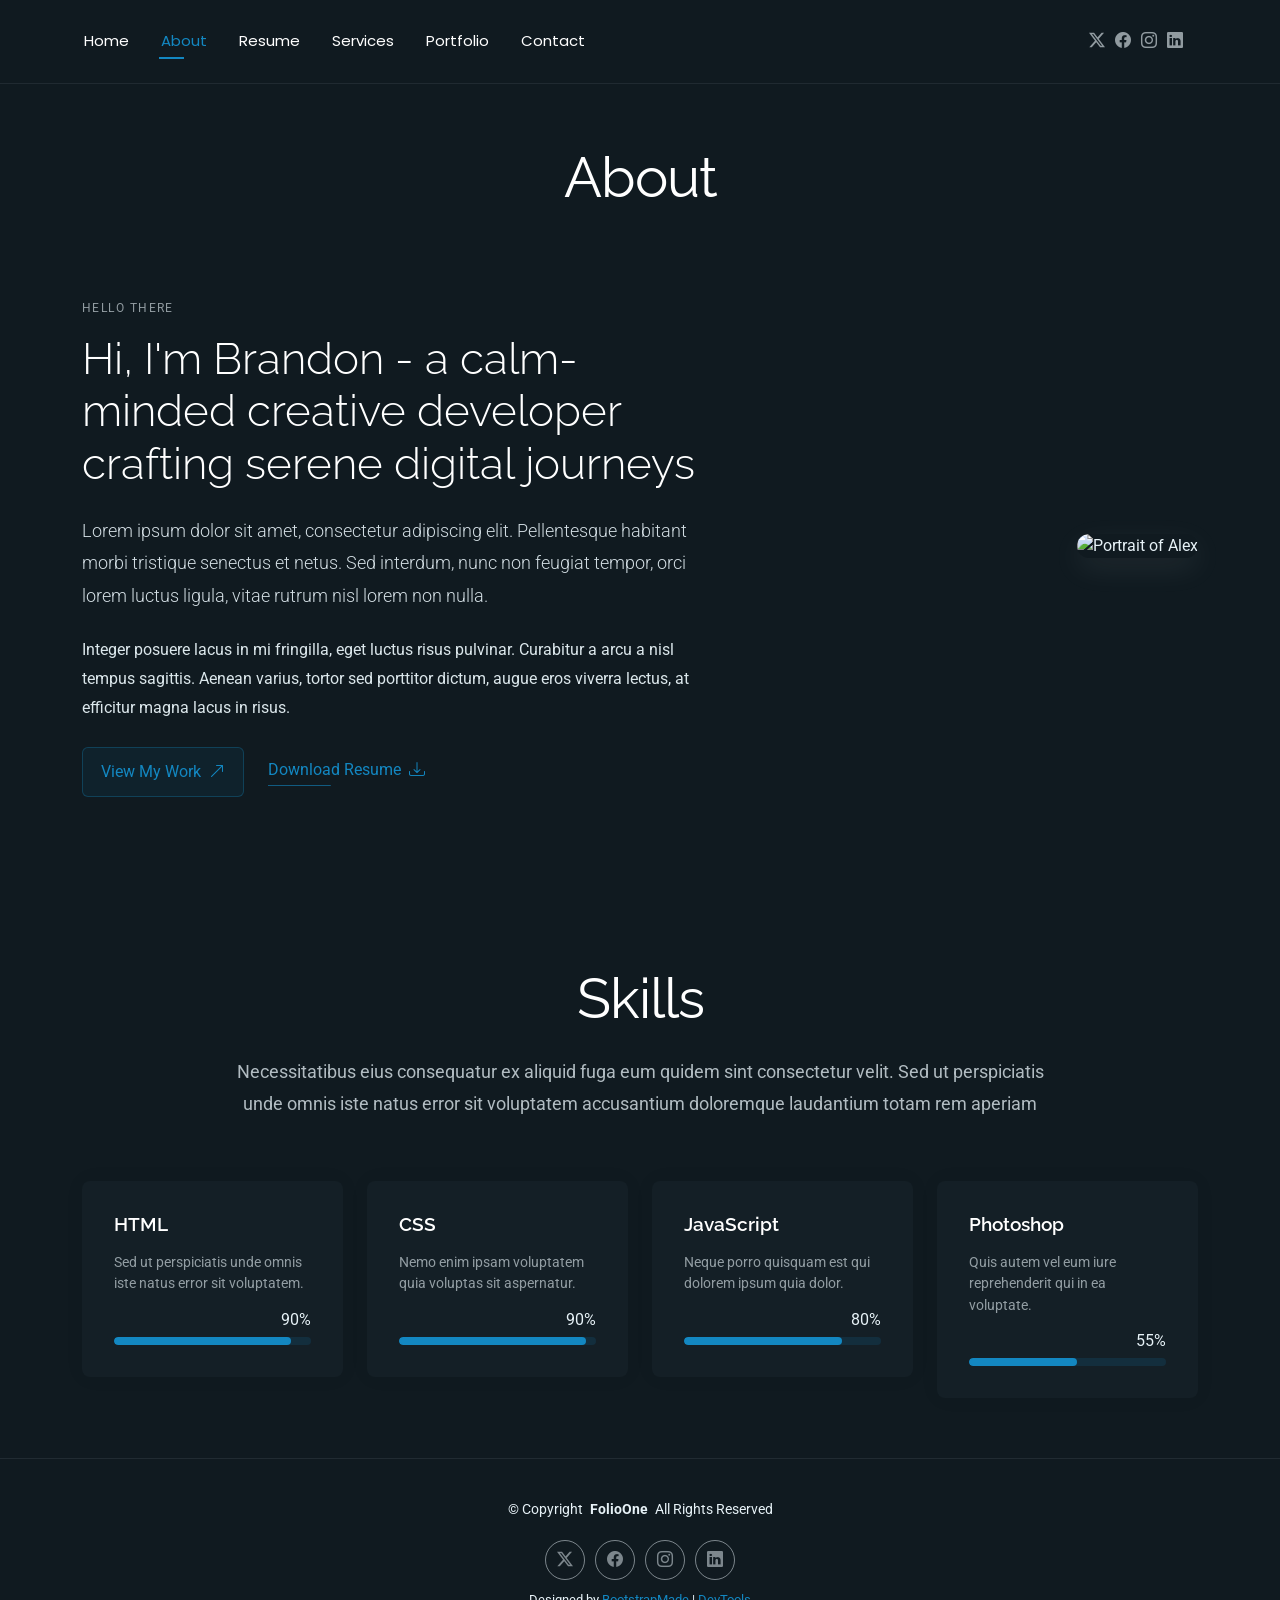
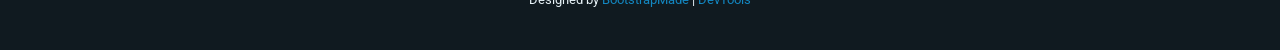
==== about.html @ 0d21492f "Sablono failai" ====
<!DOCTYPE html>
<html lang="en">

<head>
  <meta charset="utf-8">
  <meta content="width=device-width, initial-scale=1.0" name="viewport">
  <title>About - FolioOne Bootstrap Template</title>
  <meta name="description" content="">
  <meta name="keywords" content="">

  <!-- Favicons -->
  <link href="assets/img/favicon.png" rel="icon">
  <link href="assets/img/apple-touch-icon.png" rel="apple-touch-icon">

  <!-- Fonts -->
  <link href="https://fonts.googleapis.com" rel="preconnect">
  <link href="https://fonts.gstatic.com" rel="preconnect" crossorigin>
  <link href="https://fonts.googleapis.com/css2?family=Roboto:ital,wght@0,100;0,300;0,400;0,500;0,700;0,900;1,100;1,300;1,400;1,500;1,700;1,900&family=Poppins:ital,wght@0,100;0,200;0,300;0,400;0,500;0,600;0,700;0,800;0,900;1,100;1,200;1,300;1,400;1,500;1,600;1,700;1,800;1,900&family=Raleway:ital,wght@0,100;0,200;0,300;0,400;0,500;0,600;0,700;0,800;0,900;1,100;1,200;1,300;1,400;1,500;1,600;1,700;1,800;1,900&display=swap" rel="stylesheet">

  <!-- Vendor CSS Files -->
  <link href="assets/vendor/bootstrap/css/bootstrap.min.css" rel="stylesheet">
  <link href="assets/vendor/bootstrap-icons/bootstrap-icons.css" rel="stylesheet">
  <link href="assets/vendor/aos/aos.css" rel="stylesheet">
  <link href="assets/vendor/swiper/swiper-bundle.min.css" rel="stylesheet">
  <link href="assets/vendor/glightbox/css/glightbox.min.css" rel="stylesheet">

  <!-- Main CSS File -->
  <link href="assets/css/main.css" rel="stylesheet">

  <!-- =======================================================
  * Template Name: FolioOne
  * Template URL: https://bootstrapmade.com/folioone-bootstrap-portfolio-website-template/
  * Updated: Aug 23 2025 with Bootstrap v5.3.7
  * Author: BootstrapMade.com
  * License: https://bootstrapmade.com/license/
  ======================================================== -->
</head>

<body class="about-page">

  <header id="header" class="header d-flex align-items-center light-background sticky-top">
    <div class="container position-relative d-flex align-items-center justify-content-between">

      <!-- <a href="index.html" class="logo d-flex align-items-center me-auto me-xl-0">
      <img src="assets/img/logo.webp" alt="">
      <h1 class="sitename">FolioOne</h1> 
    </a> -->

      <nav id="navmenu" class="navmenu">
        <ul>
          <li><a href="index.html">Home</a></li>
          <li><a href="about.html" class="active">About</a></li>
          <li><a href="resume.html">Resume</a></li>
          <li><a href="services.html">Services</a></li>
          <li><a href="portfolio.html">Portfolio</a></li>
          <li><a href="contact.html">Contact</a></li>
        </ul>
        <i class="mobile-nav-toggle d-xl-none bi bi-list"></i>
      </nav>

      <div class="header-social-links">
        <a href="#" class="twitter"><i class="bi bi-twitter-x"></i></a>
        <a href="#" class="facebook"><i class="bi bi-facebook"></i></a>
        <a href="#" class="instagram"><i class="bi bi-instagram"></i></a>
        <a href="#" class="linkedin"><i class="bi bi-linkedin"></i></a>
      </div>

    </div>
  </header>

  <main class="main">

    <!-- About Section -->
    <section id="about" class="about section">

      <!-- Section Title -->
      <div class="container section-title" data-aos="fade-up">
        <h2>About</h2>
      </div><!-- End Section Title -->

      <div class="container" data-aos="fade-up" data-aos-delay="100">

        <!-- Intro + Photo -->
        <div class="row align-items-center justify-content-between gy-5 mb-5">
          <div class="col-lg-7" data-aos="fade-right" data-aos-delay="150">
            <div class="intro-content">
              <span class="eyebrow">Hello there</span>
              <h2 class="headline">Hi, I'm Brandon - a calm-minded creative developer crafting serene digital journeys</h2>
              <p class="lead">
                Lorem ipsum dolor sit amet, consectetur adipiscing elit. Pellentesque habitant morbi tristique senectus et netus. Sed interdum, nunc non feugiat tempor, orci lorem luctus ligula, vitae rutrum nisl lorem non nulla.
              </p>
              <p>
                Integer posuere lacus in mi fringilla, eget luctus risus pulvinar. Curabitur a arcu a nisl tempus sagittis. Aenean varius, tortor sed porttitor dictum, augue eros viverra lectus, at efficitur magna lacus in risus.
              </p>

              <div class="cta-group">
                <a href="#portfolio" class="btn-ghost">
                  View My Work <i class="bi bi-arrow-up-right"></i>
                </a>
                <a href="#" class="link-underline">
                  Download Resume <i class="bi bi-download"></i>
                </a>
              </div>
            </div>
          </div>

          <div class="col-lg-5" data-aos="zoom-in" data-aos-delay="250">
            <figure class="profile-figure text-center text-lg-end">
              <img src="assets/img/profile/profile-square-11.webp" alt="Portrait of Alex" class="img-fluid profile-photo">
            </figure>
          </div>
        </div>
        <!-- End Intro + Photo -->
      </div>
    </section><!-- /About Section -->

    <!-- Skills Section -->
    <section id="skills" class="skills section">

      <!-- Section Title -->
      <div class="container section-title" data-aos="fade-up">
        <h2>Skills</h2>
        <p>Necessitatibus eius consequatur ex aliquid fuga eum quidem sint consectetur velit. Sed ut perspiciatis unde omnis iste natus error sit voluptatem accusantium doloremque laudantium totam rem aperiam</p>
      </div><!-- End Section Title -->

      <div class="container" data-aos="fade-up" data-aos-delay="100">

        <div class="row g-4 skills-animation">

          <div class="col-md-6 col-lg-3" data-aos="fade-up" data-aos-delay="100">
            <div class="skill-box">
              <h3>HTML</h3>
              <p>Sed ut perspiciatis unde omnis iste natus error sit voluptatem.</p>
              <span class="text-end d-block">90%</span>
              <div class="progress">
                <div class="progress-bar" role="progressbar" aria-valuenow="90" aria-valuemin="0" aria-valuemax="100"></div>
              </div>
            </div>
          </div>

          <div class="col-md-6 col-lg-3" data-aos="fade-up" data-aos-delay="200">
            <div class="skill-box">
              <h3>CSS</h3>
              <p>Nemo enim ipsam voluptatem quia voluptas sit aspernatur.</p>
              <span class="text-end d-block">90%</span>
              <div class="progress">
                <div class="progress-bar" role="progressbar" aria-valuenow="95" aria-valuemin="0" aria-valuemax="100"></div>
              </div>
            </div>
          </div>

          <div class="col-md-6 col-lg-3" data-aos="fade-up" data-aos-delay="300">
            <div class="skill-box">
              <h3>JavaScript</h3>
              <p>Neque porro quisquam est qui dolorem ipsum quia dolor.</p>
              <span class="text-end d-block">80%</span>
              <div class="progress">
                <div class="progress-bar" role="progressbar" aria-valuenow="80" aria-valuemin="0" aria-valuemax="100"></div>
              </div>
            </div>
          </div>

          <div class="col-md-6 col-lg-3" data-aos="fade-up" data-aos-delay="400">
            <div class="skill-box">
              <h3>Photoshop</h3>
              <p>Quis autem vel eum iure reprehenderit qui in ea voluptate.</p>
              <span class="text-end d-block">55%</span>
              <div class="progress">
                <div class="progress-bar" role="progressbar" aria-valuenow="55" aria-valuemin="0" aria-valuemax="100">
                </div>
              </div>
            </div>
          </div>

        </div>

      </div>

    </section><!-- /Skills Section -->
  </main>

  <footer id="footer" class="footer">

    <div class="container">
      <div class="copyright text-center ">
        <p>© <span>Copyright</span> <strong class="px-1 sitename">FolioOne</strong> <span>All Rights Reserved<br></span></p>
      </div>
      <div class="social-links d-flex justify-content-center">
        <a href=""><i class="bi bi-twitter-x"></i></a>
        <a href=""><i class="bi bi-facebook"></i></a>
        <a href=""><i class="bi bi-instagram"></i></a>
        <a href=""><i class="bi bi-linkedin"></i></a>
      </div>
      <div class="credits">
        <!-- All the links in the footer should remain intact. -->
        <!-- You can delete the links only if you've purchased the pro version. -->
        <!-- Licensing information: https://bootstrapmade.com/license/ -->
        <!-- Purchase the pro version with working PHP/AJAX contact form: [buy-url] -->
        Designed by <a href="https://bootstrapmade.com/">BootstrapMade</a> | <a href="https://bootstrapmade.com/tools/">DevTools</a>
      </div>
    </div>

  </footer>

  <!-- Scroll Top -->
  <a href="#" id="scroll-top" class="scroll-top d-flex align-items-center justify-content-center"><i class="bi bi-arrow-up-short"></i></a>

  <!-- Preloader -->
  <div id="preloader"></div>

  <!-- Vendor JS Files -->
  <script src="assets/vendor/bootstrap/js/bootstrap.bundle.min.js"></script>
  <script src="assets/vendor/php-email-form/validate.js"></script>
  <script src="assets/vendor/aos/aos.js"></script>
  <script src="assets/vendor/typed.js/typed.umd.js"></script>
  <script src="assets/vendor/waypoints/noframework.waypoints.js"></script>
  <script src="assets/vendor/purecounter/purecounter_vanilla.js"></script>
  <script src="assets/vendor/swiper/swiper-bundle.min.js"></script>
  <script src="assets/vendor/imagesloaded/imagesloaded.pkgd.min.js"></script>
  <script src="assets/vendor/isotope-layout/isotope.pkgd.min.js"></script>
  <script src="assets/vendor/glightbox/js/glightbox.min.js"></script>

  <!-- Main JS File -->
  <script src="assets/js/main.js"></script>

</body>

</html>
---- assets/css/main.css ----
/**
* Template Name: FolioOne
* Template URL: https://bootstrapmade.com/folioone-bootstrap-portfolio-website-template/
* Updated: Aug 23 2025 with Bootstrap v5.3.7
* Author: BootstrapMade.com
* License: https://bootstrapmade.com/license/
*/

/*--------------------------------------------------------------
# Font & Color Variables
# Help: https://bootstrapmade.com/color-system/
--------------------------------------------------------------*/
/* Fonts */
:root {
  --default-font: "Roboto",  system-ui, -apple-system, "Segoe UI", Roboto, "Helvetica Neue", Arial, "Noto Sans", "Liberation Sans", sans-serif, "Apple Color Emoji", "Segoe UI Emoji", "Segoe UI Symbol", "Noto Color Emoji";
  --heading-font: "Raleway",  sans-serif;
  --nav-font: "Poppins",  sans-serif;
}

/* Global Colors - The following color variables are used throughout the website. Updating them here will change the color scheme of the entire website */
:root { 
  --background-color: #101a20; /* Background color for the entire website, including individual sections */
  --default-color: #e7f2f7; /* Default color used for the majority of the text content across the entire website */
  --heading-color: #ffffff; /* Color for headings, subheadings and title throughout the website */
  --accent-color: #1387c1; /* Accent color that represents your brand on the website. It's used for buttons, links, and other elements that need to stand out */
  --surface-color: #141f26; /* The surface color is used as a background of boxed elements within sections, such as cards, icon boxes, or other elements that require a visual separation from the global background. */
  --contrast-color: #ffffff; /* Contrast color for text, ensuring readability against backgrounds of accent, heading, or default colors. */
}

/* Nav Menu Colors - The following color variables are used specifically for the navigation menu. They are separate from the global colors to allow for more customization options */
:root {
  --nav-color: #ffffff;  /* The default color of the main navmenu links */
  --nav-hover-color: #1387c1; /* Applied to main navmenu links when they are hovered over or active */
  --nav-mobile-background-color: #213642; /* Used as the background color for mobile navigation menu */
  --nav-dropdown-background-color: #051117; /* Used as the background color for dropdown items that appear when hovering over primary navigation items */
  --nav-dropdown-color: #e7f2f7; /* Used for navigation links of the dropdown items in the navigation menu. */
  --nav-dropdown-hover-color: #1387c1; /* Similar to --nav-hover-color, this color is applied to dropdown navigation links when they are hovered over. */
}

/* Color Presets - These classes override global colors when applied to any section or element, providing reuse of the sam color scheme. */

.light-background {
  --background-color: #142027;
  --surface-color: #325264;
}

.dark-background {
  --background-color: #0b1419;
  --default-color: #ffffff;
  --heading-color: #ffffff;
  --surface-color: #252525;
  --contrast-color: #ffffff;
}

/* Smooth scroll */
:root {
  scroll-behavior: smooth;
}

/*--------------------------------------------------------------
# General Styling & Shared Classes
--------------------------------------------------------------*/
body {
  color: var(--default-color);
  background-color: var(--background-color);
  font-family: var(--default-font);
}

a {
  color: var(--accent-color);
  text-decoration: none;
  transition: 0.3s;
}

a:hover {
  color: color-mix(in srgb, var(--accent-color), transparent 25%);
  text-decoration: none;
}

h1,
h2,
h3,
h4,
h5,
h6 {
  color: var(--heading-color);
  font-family: var(--heading-font);
}

/* PHP Email Form Messages
------------------------------*/
.php-email-form .error-message {
  display: none;
  background: #df1529;
  color: #ffffff;
  text-align: left;
  padding: 15px;
  margin-bottom: 24px;
  font-weight: 600;
}

.php-email-form .sent-message {
  display: none;
  color: #ffffff;
  background: #059652;
  text-align: center;
  padding: 15px;
  margin-bottom: 24px;
  font-weight: 600;
}

.php-email-form .loading {
  display: none;
  background: var(--surface-color);
  text-align: center;
  padding: 15px;
  margin-bottom: 24px;
}

.php-email-form .loading:before {
  content: "";
  display: inline-block;
  border-radius: 50%;
  width: 24px;
  height: 24px;
  margin: 0 10px -6px 0;
  border: 3px solid var(--accent-color);
  border-top-color: var(--surface-color);
  animation: php-email-form-loading 1s linear infinite;
}

@keyframes php-email-form-loading {
  0% {
    transform: rotate(0deg);
  }

  100% {
    transform: rotate(360deg);
  }
}

/*--------------------------------------------------------------
# Global Header
--------------------------------------------------------------*/
.header {
  --background-color: rgba(255, 255, 255, 0);
  color: var(--default-color);
  background-color: var(--background-color);
  padding: 15px 0;
  transition: all 0.5s;
  z-index: 997;
  border-bottom: 1px solid color-mix(in srgb, var(--default-color), transparent 92%);
}

.header .logo {
  line-height: 1;
}

.header .logo img {
  max-height: 36px;
  margin-right: 8px;
}

.header .logo h1 {
  font-size: 32px;
  margin: 0;
  font-weight: 400;
  color: var(--heading-color);
}

.header .header-social-links {
  padding-right: 15px;
}

.header .header-social-links a {
  color: color-mix(in srgb, var(--default-color), transparent 40%);
  padding-left: 6px;
  display: inline-block;
  transition: 0.3s;
  font-size: 16px;
}

.header .header-social-links a:hover {
  color: var(--default-color);
}

.header .header-social-links a i {
  line-height: 0px;
}

@media (max-width: 1200px) {
  .header .logo {
    order: 1;
  }

  .header .header-social-links {
    order: 2;
  }

  .header .navmenu {
    order: 3;
  }
}

/* Global Header on Scroll
------------------------------*/
.scrolled .header {
  --background-color: rgba(16, 26, 32, 0.9);
}

/*--------------------------------------------------------------
# Navigation Menu
--------------------------------------------------------------*/
/* Desktop Navigation */
@media (min-width: 1200px) {
  .navmenu {
    padding: 0;
  }

  .navmenu ul {
    margin: 0;
    padding: 0;
    display: flex;
    list-style: none;
    align-items: center;
  }

  .navmenu li {
    position: relative;
  }

  .navmenu>ul>li {
    white-space: nowrap;
    padding: 15px 28px 15px 0;
  }

  .navmenu>ul>li:last-child {
    padding-right: 0;
  }

  .navmenu a,
  .navmenu a:focus {
    color: var(--nav-color);
    font-size: 15px;
    padding: 0 2px;
    font-family: var(--nav-font);
    font-weight: 400;
    display: flex;
    align-items: center;
    justify-content: space-between;
    white-space: nowrap;
    transition: 0.3s;
    position: relative;
  }

  .navmenu a i,
  .navmenu a:focus i {
    font-size: 12px;
    line-height: 0;
    margin-left: 5px;
    transition: 0.3s;
  }

  .navmenu>ul>li>a:before {
    content: "";
    position: absolute;
    height: 2px;
    bottom: -6px;
    left: 0;
    background-color: var(--nav-hover-color);
    visibility: hidden;
    width: 0px;
    transition: all 0.3s ease-in-out 0s;
  }

  .navmenu a:hover:before,
  .navmenu li:hover>a:before,
  .navmenu .active:before {
    visibility: visible;
    width: 25px;
  }

  .navmenu li:hover>a,
  .navmenu .active,
  .navmenu .active:focus {
    color: var(--nav-hover-color);
  }

  .navmenu .dropdown ul {
    margin: 0;
    padding: 10px 0;
    background: var(--nav-dropdown-background-color);
    display: block;
    position: absolute;
    visibility: hidden;
    left: -5px;
    top: 130%;
    opacity: 0;
    transition: 0.3s;
    border-radius: 4px;
    z-index: 99;
    box-shadow: 0px 0px 30px rgba(0, 0, 0, 0.1);
  }

  .navmenu .dropdown ul li {
    min-width: 200px;
  }

  .navmenu .dropdown ul a {
    padding: 10px 20px;
    font-size: 15px;
    text-transform: none;
    color: var(--nav-dropdown-color);
  }

  .navmenu .dropdown ul a i {
    font-size: 12px;
  }

  .navmenu .dropdown ul a:hover,
  .navmenu .dropdown ul .active:hover,
  .navmenu .dropdown ul li:hover>a {
    color: var(--nav-dropdown-hover-color);
  }

  .navmenu .dropdown:hover>ul {
    opacity: 1;
    top: 100%;
    visibility: visible;
  }

  .navmenu .dropdown .dropdown ul {
    top: 0;
    left: -90%;
    visibility: hidden;
  }

  .navmenu .dropdown .dropdown:hover>ul {
    opacity: 1;
    top: 0;
    left: -100%;
    visibility: visible;
  }
}

/* Mobile Navigation */
@media (max-width: 1199px) {
  .mobile-nav-toggle {
    color: var(--nav-color);
    font-size: 28px;
    line-height: 0;
    margin-right: 10px;
    cursor: pointer;
    transition: color 0.3s;
  }

  .navmenu {
    padding: 0;
    z-index: 9997;
  }

  .navmenu ul {
    display: none;
    list-style: none;
    position: absolute;
    inset: 60px 20px 20px 20px;
    padding: 10px 0;
    margin: 0;
    border-radius: 6px;
    background-color: var(--nav-mobile-background-color);
    border: 1px solid color-mix(in srgb, var(--default-color), transparent 90%);
    box-shadow: none;
    overflow-y: auto;
    transition: 0.3s;
    z-index: 9998;
  }

  .navmenu a,
  .navmenu a:focus {
    color: var(--nav-dropdown-color);
    padding: 10px 20px;
    font-family: var(--nav-font);
    font-size: 17px;
    font-weight: 500;
    display: flex;
    align-items: center;
    justify-content: space-between;
    white-space: nowrap;
    transition: 0.3s;
  }

  .navmenu a i,
  .navmenu a:focus i {
    font-size: 12px;
    line-height: 0;
    margin-left: 5px;
    width: 30px;
    height: 30px;
    display: flex;
    align-items: center;
    justify-content: center;
    border-radius: 50%;
    transition: 0.3s;
    background-color: color-mix(in srgb, var(--accent-color), transparent 90%);
  }

  .navmenu a i:hover,
  .navmenu a:focus i:hover {
    background-color: var(--accent-color);
    color: var(--contrast-color);
  }

  .navmenu a:hover,
  .navmenu .active,
  .navmenu .active:focus {
    color: var(--nav-dropdown-hover-color);
  }

  .navmenu .active i,
  .navmenu .active:focus i {
    background-color: var(--accent-color);
    color: var(--contrast-color);
    transform: rotate(180deg);
  }

  .navmenu .dropdown ul {
    position: static;
    display: none;
    z-index: 99;
    padding: 10px 0;
    margin: 10px 20px;
    background-color: var(--nav-dropdown-background-color);
    transition: all 0.5s ease-in-out;
  }

  .navmenu .dropdown ul ul {
    background-color: rgba(33, 37, 41, 0.1);
  }

  .navmenu .dropdown>.dropdown-active {
    display: block;
    background-color: rgba(33, 37, 41, 0.03);
  }

  .mobile-nav-active {
    overflow: hidden;
  }

  .mobile-nav-active .mobile-nav-toggle {
    color: #fff;
    position: absolute;
    font-size: 32px;
    top: 15px;
    right: 15px;
    margin-right: 0;
    z-index: 9999;
  }

  .mobile-nav-active .navmenu {
    position: fixed;
    overflow: hidden;
    inset: 0;
    background: rgba(33, 37, 41, 0.8);
    transition: 0.3s;
  }

  .mobile-nav-active .navmenu>ul {
    display: block;
  }
}

/*--------------------------------------------------------------
# Global Footer
--------------------------------------------------------------*/
.footer {
  color: var(--default-color);
  background-color: var(--background-color);
  font-size: 14px;
  padding: 40px 0;
  position: relative;
  border-top: 1px solid color-mix(in srgb, var(--default-color), transparent 92%);
}

.footer .copyright p {
  margin-bottom: 0;
}

.footer .social-links {
  margin-top: 20px;
}

.footer .social-links a {
  display: flex;
  align-items: center;
  justify-content: center;
  width: 40px;
  height: 40px;
  border-radius: 50%;
  border: 1px solid color-mix(in srgb, var(--default-color), transparent 50%);
  font-size: 16px;
  color: color-mix(in srgb, var(--default-color), transparent 50%);
  margin: 0 5px;
  transition: 0.3s;
}

.footer .social-links a:hover {
  color: var(--accent-color);
  border-color: var(--accent-color);
}

.footer .credits {
  margin-top: 10px;
  font-size: 13px;
  text-align: center;
}

/*--------------------------------------------------------------
# Preloader
--------------------------------------------------------------*/
#preloader {
  position: fixed;
  inset: 0;
  z-index: 9999;
  overflow: hidden;
  background-color: var(--background-color);
  transition: all 0.6s ease-out;
  width: 100%;
  height: 100vh;
}

#preloader:before,
#preloader:after {
  content: "";
  position: absolute;
  border: 4px solid var(--accent-color);
  border-radius: 50%;
  animation: animate-preloader 2s cubic-bezier(0, 0.2, 0.8, 1) infinite;
}

#preloader:after {
  animation-delay: -0.5s;
}

@keyframes animate-preloader {
  0% {
    width: 10px;
    height: 10px;
    top: calc(50% - 5px);
    left: calc(50% - 5px);
    opacity: 1;
  }

  100% {
    width: 72px;
    height: 72px;
    top: calc(50% - 36px);
    left: calc(50% - 36px);
    opacity: 0;
  }
}

/*--------------------------------------------------------------
# Scroll Top Button
--------------------------------------------------------------*/
.scroll-top {
  position: fixed;
  visibility: hidden;
  opacity: 0;
  right: 15px;
  bottom: -15px;
  z-index: 99999;
  background-color: var(--accent-color);
  width: 44px;
  height: 44px;
  border-radius: 50px;
  transition: all 0.4s;
}

.scroll-top i {
  font-size: 24px;
  color: var(--contrast-color);
  line-height: 0;
}

.scroll-top:hover {
  background-color: color-mix(in srgb, var(--accent-color), transparent 20%);
  color: var(--contrast-color);
}

.scroll-top.active {
  visibility: visible;
  opacity: 1;
  bottom: 15px;
}

/*--------------------------------------------------------------
# Disable aos animation delay on mobile devices
--------------------------------------------------------------*/
@media screen and (max-width: 768px) {
  [data-aos-delay] {
    transition-delay: 0 !important;
  }
}

/*--------------------------------------------------------------
# Global Page Titles & Breadcrumbs
--------------------------------------------------------------*/
.page-title {
  color: var(--default-color);
  background-color: var(--background-color);
  position: relative;
}

.page-title .heading {
  padding: 80px 0;
  border-top: 1px solid color-mix(in srgb, var(--default-color), transparent 90%);
}

.page-title .heading h1 {
  font-size: 38px;
  font-weight: 700;
}

.page-title nav {
  background-color: color-mix(in srgb, var(--default-color), transparent 96%);
  padding: 20px 0;
}

.page-title nav ol {
  display: flex;
  flex-wrap: wrap;
  list-style: none;
  padding: 0;
  margin: 0;
  font-size: 16px;
  font-weight: 400;
}

.page-title nav ol li+li {
  padding-left: 10px;
}

.page-title nav ol li+li::before {
  content: "/";
  display: inline-block;
  padding-right: 10px;
  color: color-mix(in srgb, var(--default-color), transparent 70%);
}

/*--------------------------------------------------------------
# Global Sections
--------------------------------------------------------------*/
section,
.section {
  color: var(--default-color);
  background-color: var(--background-color);
  padding: 60px 0;
  scroll-margin-top: 100px;
  overflow: clip;
}

@media (max-width: 1199px) {

  section,
  .section {
    scroll-margin-top: 66px;
  }
}

/*--------------------------------------------------------------
# Global Section Titles
--------------------------------------------------------------*/
.section-title {
  text-align: center;
  padding-bottom: 60px;
  position: relative;
}

.section-title h2 {
  font-size: 3.5rem;
  font-weight: 400;
  line-height: 1.2;
  color: var(--heading-color);
  margin-bottom: 1.5rem;
  letter-spacing: -1px;
}

@media (max-width: 768px) {
  .section-title h2 {
    font-size: 2.5rem;
  }
}

.section-title p {
  font-size: 1.125rem;
  line-height: 1.8;
  color: color-mix(in srgb, var(--default-color), transparent 25%);
  max-width: 900px;
  margin: 0 auto;
  text-wrap: balance;
}

/*--------------------------------------------------------------
# Hero Section
--------------------------------------------------------------*/
.hero {
  padding: 80px 0;
  min-height: 100vh;
  display: flex;
  align-items: center;
}

.hero .hero-content h1 {
  font-size: 3.5rem;
  font-weight: 700;
  margin-bottom: 1rem;
  line-height: 1.2;
}

.hero .hero-content h1 .highlight {
  color: var(--accent-color);
  position: relative;
}

.hero .hero-content h1 .highlight::after {
  content: "";
  position: absolute;
  bottom: 0;
  left: 0;
  width: 100%;
  height: 3px;
  background: linear-gradient(90deg, var(--accent-color), color-mix(in srgb, var(--accent-color), transparent 50%));
  border-radius: 2px;
}

@media (max-width: 768px) {
  .hero .hero-content h1 {
    font-size: 2.5rem;
  }
}

.hero .hero-content h2 {
  font-size: 1.5rem;
  font-weight: 400;
  margin-bottom: 2rem;
  color: color-mix(in srgb, var(--default-color), transparent 20%);
}

.hero .hero-content h2 .typed {
  color: var(--accent-color);
  font-weight: 600;
}

@media (max-width: 768px) {
  .hero .hero-content h2 {
    font-size: 1.25rem;
  }
}

.hero .hero-content p {
  font-size: 1.1rem;
  line-height: 1.6;
  margin-bottom: 2.5rem;
  color: color-mix(in srgb, var(--default-color), transparent 30%);
}

.hero .hero-actions {
  display: flex;
  gap: 1rem;
  margin-bottom: 3rem;
}

.hero .hero-actions .btn {
  padding: 12px 30px;
  border-radius: 50px;
  font-weight: 600;
  text-decoration: none;
  transition: all 0.3s ease;
  border: 2px solid;
}

.hero .hero-actions .btn.btn-primary {
  background: var(--accent-color);
  color: var(--contrast-color);
  border-color: var(--accent-color);
}

.hero .hero-actions .btn.btn-primary:hover {
  background: color-mix(in srgb, var(--accent-color), black 15%);
  border-color: color-mix(in srgb, var(--accent-color), black 15%);
  transform: translateY(-2px);
}

.hero .hero-actions .btn.btn-outline {
  background: transparent;
  color: var(--accent-color);
  border-color: var(--accent-color);
}

.hero .hero-actions .btn.btn-outline:hover {
  transform: translateY(-2px);
}

@media (max-width: 576px) {
  .hero .hero-actions {
    flex-direction: column;
  }

  .hero .hero-actions .btn {
    text-align: center;
  }
}

.hero .social-links {
  display: flex;
  gap: 1rem;
}

.hero .social-links a {
  width: 45px;
  height: 45px;
  background: var(--surface-color);
  border-radius: 50%;
  display: flex;
  align-items: center;
  justify-content: center;
  color: var(--default-color);
  font-size: 1.2rem;
  transition: all 0.3s ease;
}

.hero .social-links a:hover {
  background: var(--accent-color);
  color: var(--contrast-color);
  transform: translateY(-3px);
  box-shadow: 0 8px 25px color-mix(in srgb, var(--accent-color), transparent 70%);
}

.hero .hero-image {
  position: relative;
}

.hero .hero-image .image-wrapper {
  position: relative;
  max-width: 450px;
  margin: 0 auto;
}

.hero .hero-image .image-wrapper img {
  border-radius: 20px;
  box-shadow: 0 5px 15px color-mix(in srgb, var(--default-color), transparent 95%);
  transition: transform 0.3s ease;
}

.hero .hero-image .image-wrapper img:hover {
  transform: scale(1.02);
}

.hero .hero-image .floating-elements {
  position: absolute;
  top: 0;
  left: 0;
  right: 0;
  bottom: 0;
  pointer-events: none;
}

.hero .hero-image .floating-elements .floating-card {
  position: absolute;
  background: var(--surface-color);
  padding: 15px 20px;
  border-radius: 15px;
  box-shadow: 0 10px 30px color-mix(in srgb, var(--default-color), transparent 90%);
  display: flex;
  align-items: center;
  gap: 10px;
  font-weight: 600;
  animation: float 3s ease-in-out infinite;
}

.hero .hero-image .floating-elements .floating-card i {
  font-size: 1.5rem;
  color: var(--accent-color);
}

.hero .hero-image .floating-elements .floating-card.design {
  top: 10%;
  right: -10%;
  animation-delay: 0s;
}

.hero .hero-image .floating-elements .floating-card.code {
  bottom: 30%;
  left: -15%;
  animation-delay: 1s;
}

.hero .hero-image .floating-elements .floating-card.creativity {
  top: 60%;
  right: -5%;
  animation-delay: 2s;
}

@media (max-width: 992px) {
  .hero .hero-image .floating-elements .floating-card {
    display: none;
  }
}

@keyframes float {

  0%,
  100% {
    transform: translateY(0px);
  }

  50% {
    transform: translateY(-10px);
  }
}

@media (max-width: 992px) {
  .hero .hero-content {
    text-align: center;
    margin-bottom: 3rem;
  }
}

/*--------------------------------------------------------------
# About Section
--------------------------------------------------------------*/
.about .intro-content .eyebrow {
  display: inline-block;
  letter-spacing: 0.12em;
  text-transform: uppercase;
  font-size: 12px;
  color: color-mix(in srgb, var(--default-color), transparent 40%);
  margin-bottom: 16px;
}

.about .intro-content .headline {
  font-family: var(--heading-font);
  font-weight: 300;
  line-height: 1.2;
  font-size: clamp(28px, 4vw, 44px);
  margin: 0 0 24px 0;
}

.about .intro-content .lead {
  font-size: 18px;
  line-height: 1.8;
  color: color-mix(in srgb, var(--default-color), transparent 10%);
  margin-bottom: 24px;
}

.about .intro-content p {
  line-height: 1.8;
  margin-bottom: 24px;
  color: color-mix(in srgb, var(--default-color), transparent 5%);
}

.about .intro-content .cta-group {
  display: flex;
  gap: 24px;
  align-items: center;
  margin-top: 24px;
}

.about .intro-content .cta-group .btn-ghost {
  display: inline-flex;
  align-items: center;
  gap: 8px;
  padding: 12px 18px;
  border-radius: 6px;
  color: var(--accent-color);
  background: color-mix(in srgb, var(--accent-color), transparent 92%);
  border: 1px solid color-mix(in srgb, var(--accent-color), transparent 70%);
  transition: 0.3s ease-in-out;
}

.about .intro-content .cta-group .btn-ghost:hover,
.about .intro-content .cta-group .btn-ghost:focus {
  color: var(--contrast-color);
  background: var(--accent-color);
  border-color: var(--accent-color);
  outline: none;
  box-shadow: 0 0 0 3px color-mix(in srgb, var(--accent-color), transparent 70%);
}

.about .intro-content .cta-group .link-underline {
  display: inline-flex;
  align-items: center;
  gap: 8px;
  position: relative;
  color: var(--accent-color);
  padding-bottom: 4px;
  transition: 0.3s ease-in-out;
}

.about .intro-content .cta-group .link-underline::after {
  content: "";
  position: absolute;
  left: 0;
  right: 0;
  bottom: 0;
  height: 1px;
  background: color-mix(in srgb, var(--accent-color), transparent 40%);
  transform: scaleX(0.4);
  transform-origin: left;
  transition: 0.3s ease-in-out;
}

.about .intro-content .cta-group .link-underline:hover,
.about .intro-content .cta-group .link-underline:focus {
  color: color-mix(in srgb, var(--accent-color), transparent 10%);
  outline: none;
}

.about .intro-content .cta-group .link-underline:hover::after,
.about .intro-content .cta-group .link-underline:focus::after {
  transform: scaleX(1);
}

.about .profile-figure {
  margin: 0;
}

.about .profile-figure .profile-photo {
  width: 88%;
  max-width: 440px;
  border-radius: 18px;
  box-shadow: 0 10px 30px color-mix(in srgb, var(--default-color), transparent 92%);
  transform: translateY(0);
  transition: transform 0.3s ease-in-out;
}

.about .profile-figure .profile-caption {
  margin-top: 24px;
  display: flex;
  align-items: center;
  justify-content: center;
}

.about .profile-figure .profile-caption .meta {
  font-size: 14px;
  color: color-mix(in srgb, var(--default-color), transparent 20%);
}

.about .profile-figure .profile-caption .meta .funfact {
  font-size: 13px;
  margin-top: 4px;
  color: color-mix(in srgb, var(--default-color), transparent 35%);
}

.about .profile-figure:hover .profile-photo {
  transform: translateY(-4px);
}

.about .skill-item {
  padding: 24px;
  border-radius: 6px;
  transition: 0.3s ease-in-out;
  background: color-mix(in srgb, var(--surface-color), var(--accent-color) 2%);
  border: 1px solid color-mix(in srgb, var(--default-color), transparent 88%);
  height: 100%;
}

.about .skill-item i {
  font-size: 24px;
  color: var(--accent-color);
  margin-bottom: 16px;
  display: inline-block;
}

.about .skill-item h3 {
  font-size: 16px;
  margin-bottom: 6px;
  font-weight: 500;
}

.about .skill-item p {
  margin: 0;
  font-size: 14px;
  color: color-mix(in srgb, var(--default-color), transparent 25%);
}

.about .skill-item:hover {
  transform: translateY(-3px);
  border-color: color-mix(in srgb, var(--accent-color), transparent 60%);
  box-shadow: 0 10px 30px color-mix(in srgb, var(--default-color), transparent 92%);
}

.about .timeline-item {
  position: relative;
  padding-left: 26px;
}

.about .timeline-item time {
  display: inline-block;
  font-size: 12px;
  letter-spacing: 0.08em;
  text-transform: uppercase;
  color: color-mix(in srgb, var(--default-color), transparent 45%);
  margin-bottom: 6px;
}

.about .timeline-item h4 {
  font-size: 18px;
  font-weight: 400;
  margin: 0 0 6px;
}

.about .timeline-item p {
  font-size: 14px;
  color: color-mix(in srgb, var(--default-color), transparent 25%);
  margin: 0;
}

.about .timeline-item .dot {
  position: absolute;
  left: 0;
  top: 4px;
  width: 10px;
  height: 10px;
  border-radius: 50%;
  background: var(--accent-color);
  box-shadow: 0 0 0 6px color-mix(in srgb, var(--accent-color), transparent 80%);
}

.about .personal-quote {
  padding: 24px 0;
}

.about .personal-quote p {
  font-family: var(--heading-font);
  font-weight: 300;
  font-size: clamp(20px, 3vw, 28px);
  line-height: 1.5;
  color: color-mix(in srgb, var(--default-color), transparent 5%);
  margin: 0 auto;
  max-width: 800px;
}

.about .fact-pill {
  display: flex;
  align-items: center;
  justify-content: center;
  gap: 10px;
  padding: 10px 14px;
  border-radius: 999px;
  border: 1px solid color-mix(in srgb, var(--default-color), transparent 85%);
  background: var(--surface-color);
  color: color-mix(in srgb, var(--default-color), transparent 10%);
  transition: 0.3s ease-in-out;
}

.about .fact-pill i {
  color: var(--accent-color);
}

.about .fact-pill span {
  font-size: 14px;
}

.about .fact-pill:hover {
  transform: translateY(-2px);
  border-color: color-mix(in srgb, var(--accent-color), transparent 60%);
  box-shadow: 0 10px 30px color-mix(in srgb, var(--default-color), transparent 92%);
}

.about .fact-pill:focus-within {
  box-shadow: 0 0 0 3px color-mix(in srgb, var(--accent-color), transparent 70%);
}

@media (max-width: 992px) {
  .about .profile-figure {
    text-align: center !important;
  }

  .about .profile-figure .profile-photo {
    width: 72%;
  }

  .about .intro-content .cta-group {
    flex-wrap: wrap;
  }
}

@media (max-width: 576px) {
  .about .profile-figure .profile-photo {
    width: 100%;
  }
}

/*--------------------------------------------------------------
# Skills Section
--------------------------------------------------------------*/
.skills .skill-box {
  background-color: var(--surface-color);
  padding: 2rem;
  border-radius: 8px;
  box-shadow: 0 0 20px rgba(0, 0, 0, 0.05);
}

.skills .skill-box h3 {
  font-size: 1.2rem;
  margin-bottom: 1rem;
  font-weight: 600;
}

.skills .skill-box p {
  font-size: 0.9rem;
  margin-bottom: 0.8rem;
  opacity: 0.6;
}

.skills .skill-box .progress {
  background-color: color-mix(in srgb, var(--accent-color), transparent 85%);
  border-radius: 50px;
  height: 8px;
  margin-top: 5px;
  overflow: hidden;
}

.skills .skill-box .progress .progress-bar {
  background-color: var(--accent-color);
  height: 100%;
  position: relative;
  border-radius: 50px;
  transition: 0.9s;
  width: 1px;
}

/*--------------------------------------------------------------
# Stats Section
--------------------------------------------------------------*/
.stats .avatars {
  position: relative;
}

.stats .avatars img {
  width: 60px;
  height: 60px;
  border: 3px solid var(--accent-color);
  margin-right: -15px;
  transition: transform 0.3s ease;
}

.stats .avatars img:hover {
  transform: translateY(-5px);
  z-index: 2;
}

.stats .counters h2 {
  color: var(--heading-color);
  font-size: 48px;
  font-weight: 700;
  margin-bottom: 10px;
}

.stats .counters h2 span {
  display: inline-block;
}

.stats .counters p {
  color: var(--default-color);
  font-size: 18px;
  margin: 0;
  opacity: 0.9;
}

@media (max-width: 991px) {
  .stats .row {
    text-align: center;
  }

  .stats .avatars {
    justify-content: center;
    margin-bottom: 40px;
  }

  .stats .counters h2 {
    font-size: 36px;
  }

  .stats .counters p {
    font-size: 16px;
  }

  .stats .counters .col-md-4 {
    margin-bottom: 30px;
  }

  .stats .counters .col-md-4:last-child {
    margin-bottom: 0;
  }
}

@media (max-width: 576px) {
  .stats {
    padding: 60px 0;
  }

  .stats .avatars {
    flex-wrap: wrap;
    justify-content: center;
  }

  .stats .avatars img {
    margin: 0 -8px;
  }
}

/*--------------------------------------------------------------
# Testimonials Section
--------------------------------------------------------------*/
.testimonials .testimonials-carousel,
.testimonials .testimonials-slider {
  overflow: hidden;
}

.testimonials .testimonial-item .testimonial-content {
  border-left: 3px solid var(--accent-color);
  padding-left: 30px;
}

.testimonials .testimonial-item .testimonial-img {
  border-radius: 50%;
  border: 4px solid var(--background-color);
  margin: 0 auto;
}

.testimonials .testimonial-item h3 {
  font-size: 20px;
  font-weight: bold;
  margin: 10px 0 5px 0;
}

.testimonials .testimonial-item h4 {
  font-size: 14px;
  color: color-mix(in srgb, var(--default-color), transparent 40%);
  margin: 0 0 10px 0;
}

.testimonials .testimonial-item .stars i {
  color: #ffc107;
  margin: 0 1px;
}

.testimonials .testimonial-item .quote-icon-left,
.testimonials .testimonial-item .quote-icon-right {
  color: color-mix(in srgb, var(--accent-color), transparent 50%);
  font-size: 26px;
  line-height: 0;
}

.testimonials .testimonial-item .quote-icon-left {
  display: inline-block;
  left: -5px;
  position: relative;
}

.testimonials .testimonial-item .quote-icon-right {
  display: inline-block;
  right: -5px;
  position: relative;
  top: 10px;
  transform: scale(-1, -1);
}

.testimonials .testimonial-item p {
  font-style: italic;
}

.testimonials .swiper-wrapper {
  height: auto;
}

.testimonials .swiper-pagination {
  margin-top: 30px;
  position: relative;
}

.testimonials .swiper-pagination .swiper-pagination-bullet {
  width: 12px;
  height: 12px;
  background-color: color-mix(in srgb, var(--default-color), transparent 85%);
  opacity: 1;
}

.testimonials .swiper-pagination .swiper-pagination-bullet-active {
  background-color: var(--accent-color);
}

/*--------------------------------------------------------------
# Resume Section
--------------------------------------------------------------*/
.resume .resume-item {
  margin-bottom: 3rem;
}

.resume .resume-item .resume-title {
  font-size: 1.75rem;
  font-weight: 700;
  margin-bottom: 1.5rem;
  padding-bottom: 1.5rem;
  position: relative;
  color: var(--heading-color);
}

.resume .resume-item .resume-title::after {
  content: "";
  position: absolute;
  display: block;
  width: 50px;
  height: 3px;
  background: var(--accent-color);
  bottom: 0;
  left: 0;
}

.resume .resume-item .resume-content {
  padding-left: 1.25rem;
  border-left: 2px solid color-mix(in srgb, var(--accent-color), transparent 85%);
}

.resume .resume-item article {
  position: relative;
  margin-bottom: 2.5rem;
}

.resume .resume-item article::before {
  content: "";
  position: absolute;
  width: 16px;
  height: 16px;
  border-radius: 50%;
  left: -1.8rem;
  top: 0.25rem;
  background: var(--background-color);
  border: 2px solid var(--accent-color);
}

.resume .resume-item article h4 {
  font-size: 1.25rem;
  font-weight: 600;
  margin-bottom: 0.5rem;
  color: var(--heading-color);
}

.resume .resume-item article h5 {
  font-size: 1rem;
  background: color-mix(in srgb, var(--accent-color), transparent 92%);
  padding: 0.375rem 0.75rem;
  display: inline-block;
  font-weight: 600;
  margin: 0.5rem 0;
  color: var(--accent-color);
  border-radius: 4px;
}

.resume .resume-item article .institution,
.resume .resume-item article .company {
  font-size: 1rem;
  margin-bottom: 1rem;
  color: color-mix(in srgb, var(--default-color), transparent 25%);
}

.resume .resume-item article p {
  margin-bottom: 1rem;
}

.resume .resume-item article ul {
  padding-left: 1.25rem;
  margin-bottom: 0;
}

.resume .resume-item article ul li {
  padding-bottom: 0.75rem;
  position: relative;
}

.resume .resume-item article ul li:last-child {
  padding-bottom: 0;
}

.resume .skill-item {
  margin-bottom: 2rem;
}

.resume .skill-item h4 {
  font-size: 1rem;
  font-weight: 600;
  margin-bottom: 0.75rem;
  color: var(--heading-color);
}

.resume .skill-item .progress {
  height: 0.75rem;
  background-color: color-mix(in srgb, var(--accent-color), transparent 92%);
  border-radius: 1rem;
  overflow: visible;
}

.resume .skill-item .progress .progress-bar {
  background-color: var(--accent-color);
  position: relative;
  border-radius: 1rem;
  width: 0;
  transition: width 1s ease;
}

.resume .skill-item .progress .progress-bar::after {
  content: attr(aria-valuenow) "%";
  position: absolute;
  right: 0;
  top: -1.75rem;
  font-size: 0.875rem;
  font-weight: 600;
  color: var(--accent-color);
}

@media (max-width: 991.98px) {
  .resume .resume-item {
    margin-bottom: 2rem;
  }
}

@media (max-width: 767.98px) {
  .resume .resume-content {
    padding-left: 1rem !important;
  }

  .resume article::before {
    left: -2rem !important;
  }
}

/*--------------------------------------------------------------
# Services Section
--------------------------------------------------------------*/
.services .service-item {
  display: flex;
  background-color: var(--surface-color);
  border-radius: 12px;
  padding: 2rem;
  height: 100%;
  position: relative;
  overflow: hidden;
  box-shadow: 0 5px 20px rgba(0, 0, 0, 0.03);
  transition: all 0.4s ease;
}

.services .service-item::before {
  content: "";
  position: absolute;
  left: 0;
  top: 0;
  height: 100%;
  width: 4px;
  background-color: var(--accent-color);
  transform: scaleY(0);
  transform-origin: bottom;
  transition: transform 0.4s cubic-bezier(0.65, 0, 0.35, 1);
}

.services .service-item:hover {
  box-shadow: 0 10px 30px rgba(0, 0, 0, 0.08);
  transform: translateY(-5px);
}

.services .service-item:hover::before {
  transform: scaleY(1);
}

.services .service-item:hover .service-icon {
  background-color: var(--accent-color);
  color: var(--contrast-color);
  transform: rotateY(180deg);
}

.services .service-item:hover .service-icon i {
  transform: rotateY(180deg);
}

.services .service-item:hover .service-link i {
  transform: translateX(5px);
}

.services .service-icon {
  flex-shrink: 0;
  width: 70px;
  height: 70px;
  border-radius: 12px;
  background-color: color-mix(in srgb, var(--accent-color), transparent 90%);
  color: var(--accent-color);
  display: flex;
  align-items: center;
  justify-content: center;
  margin-right: 1.5rem;
  transition: all 0.5s ease;
}

.services .service-icon i {
  font-size: 2rem;
  transition: transform 0.5s ease;
}

.services .service-content {
  flex-grow: 1;
}

.services .service-content h3 {
  font-size: 1.4rem;
  margin-bottom: 1rem;
  font-weight: 700;
  color: var(--heading-color);
}

.services .service-content p {
  margin-bottom: 1.25rem;
  color: color-mix(in srgb, var(--default-color), transparent 20%);
}

.services .service-link {
  display: inline-flex;
  align-items: center;
  color: var(--accent-color);
  font-weight: 600;
  text-decoration: none;
  transition: color 0.3s ease;
}

.services .service-link span {
  margin-right: 0.5rem;
}

.services .service-link i {
  transition: transform 0.3s ease;
}

.services .service-link:hover {
  color: color-mix(in srgb, var(--accent-color), transparent 25%);
}

@media (max-width: 767.98px) {
  .services .service-item {
    padding: 1.5rem;
    margin-bottom: 1rem;
  }

  .services .service-icon {
    width: 60px;
    height: 60px;
    margin-right: 1rem;
  }

  .services .service-icon i {
    font-size: 1.5rem;
  }

  .services .service-content h3 {
    font-size: 1.2rem;
    margin-bottom: 0.75rem;
  }

  .services .service-content p {
    margin-bottom: 1rem;
    font-size: 0.95rem;
  }
}

@media (max-width: 575.98px) {
  .services .service-item {
    flex-direction: column;
    text-align: center;
  }

  .services .service-item::before {
    width: 100%;
    height: 4px;
    transform: scaleX(0);
    transform-origin: left;
  }

  .services .service-item:hover::before {
    transform: scaleX(1);
  }

  .services .service-icon {
    margin-right: 0;
    margin-bottom: 1.25rem;
  }

  .services .service-link {
    justify-content: center;
  }
}

/*--------------------------------------------------------------
# Service Details Section
--------------------------------------------------------------*/
.service-details .service-hero {
  margin-bottom: 4rem;
}

.service-details .service-hero .service-meta {
  display: flex;
  align-items: center;
  gap: 1rem;
  margin-bottom: 1.5rem;
}

.service-details .service-hero .service-meta .service-category {
  background: color-mix(in srgb, var(--accent-color), transparent 85%);
  color: var(--accent-color);
  padding: 0.5rem 1rem;
  border-radius: 20px;
  font-size: 0.85rem;
  font-weight: 500;
  letter-spacing: 0.5px;
}

.service-details .service-hero .service-meta .reading-time {
  color: color-mix(in srgb, var(--default-color), transparent 50%);
  font-size: 0.9rem;
  font-weight: 300;
}

.service-details .service-hero h1 {
  font-size: 3.5rem;
  font-weight: 300;
  line-height: 1.2;
  margin-bottom: 1.5rem;
  color: var(--heading-color);
  letter-spacing: -0.02em;
}

.service-details .service-hero .service-description {
  font-size: 1.25rem;
  line-height: 1.7;
  color: color-mix(in srgb, var(--default-color), transparent 25%);
  font-weight: 300;
  margin: 0;
}

.service-details .service-visual {
  margin-bottom: 4rem;
  overflow: hidden;
  border-radius: 4px;
}

.service-details .service-visual img {
  width: 100%;
  height: 400px;
  object-fit: cover;
  transition: transform 0.5s ease;
}

.service-details .service-visual img:hover {
  transform: scale(1.02);
}

.service-details .service-narrative {
  margin-bottom: 5rem;
}

.service-details .service-narrative h3 {
  font-size: 2rem;
  font-weight: 300;
  margin-bottom: 2rem;
  color: var(--heading-color);
  letter-spacing: -0.01em;
}

.service-details .service-narrative p {
  font-size: 1.1rem;
  line-height: 1.8;
  margin-bottom: 2rem;
  color: var(--default-color);
  font-weight: 300;
}

.service-details .benefits-grid {
  display: grid;
  grid-template-columns: repeat(auto-fit, minmax(280px, 1fr));
  gap: 2.5rem;
  margin-top: 3rem;
}

.service-details .benefits-grid .benefit-card {
  text-align: center;
  padding: 0;
}

.service-details .benefits-grid .benefit-card .benefit-icon {
  width: 60px;
  height: 60px;
  background: color-mix(in srgb, var(--accent-color), transparent 90%);
  border-radius: 50%;
  display: flex;
  align-items: center;
  justify-content: center;
  margin: 0 auto 1.5rem;
  transition: all 0.3s ease;
}

.service-details .benefits-grid .benefit-card .benefit-icon i {
  font-size: 1.5rem;
  color: var(--accent-color);
}

.service-details .benefits-grid .benefit-card:hover .benefit-icon {
  background: var(--accent-color);
  transform: translateY(-2px);
}

.service-details .benefits-grid .benefit-card:hover .benefit-icon i {
  color: var(--contrast-color);
}

.service-details .benefits-grid .benefit-card h4 {
  font-size: 1.2rem;
  font-weight: 400;
  margin-bottom: 1rem;
  color: var(--heading-color);
}

.service-details .benefits-grid .benefit-card p {
  font-size: 1rem;
  line-height: 1.6;
  color: color-mix(in srgb, var(--default-color), transparent 30%);
  margin: 0;
}

.service-details .timeline-section {
  margin-bottom: 4rem;
}

.service-details .timeline-section h3 {
  font-size: 2rem;
  font-weight: 300;
  margin-bottom: 3rem;
  color: var(--heading-color);
  letter-spacing: -0.01em;
}

.service-details .timeline-section .timeline {
  position: relative;
}

.service-details .timeline-section .timeline::before {
  content: "";
  position: absolute;
  left: 30px;
  top: 0;
  bottom: 0;
  width: 1px;
  background: color-mix(in srgb, var(--default-color), transparent 85%);
}

.service-details .timeline-section .timeline .timeline-item {
  position: relative;
  padding-left: 80px;
  margin-bottom: 3rem;
}

.service-details .timeline-section .timeline .timeline-item:last-child {
  margin-bottom: 0;
}

.service-details .timeline-section .timeline .timeline-item .timeline-marker {
  position: absolute;
  left: 0;
  top: 0;
  width: 60px;
  height: 60px;
  background: var(--surface-color);
  border: 2px solid color-mix(in srgb, var(--accent-color), transparent 70%);
  border-radius: 50%;
  display: flex;
  align-items: center;
  justify-content: center;
  z-index: 1;
}

.service-details .timeline-section .timeline .timeline-item .timeline-marker span {
  font-size: 1.2rem;
  font-weight: 500;
  color: var(--accent-color);
}

.service-details .timeline-section .timeline .timeline-item .timeline-content h4 {
  font-size: 1.3rem;
  font-weight: 400;
  margin-bottom: 0.75rem;
  color: var(--heading-color);
}

.service-details .timeline-section .timeline .timeline-item .timeline-content p {
  font-size: 1rem;
  line-height: 1.6;
  margin-bottom: 0.5rem;
  color: var(--default-color);
}

.service-details .timeline-section .timeline .timeline-item .timeline-content small {
  color: color-mix(in srgb, var(--default-color), transparent 40%);
  font-size: 0.9rem;
  font-weight: 500;
}

.service-details .service-sidebar {
  padding-left: 2rem;
}

@media (max-width: 992px) {
  .service-details .service-sidebar {
    padding-left: 0;
    margin-top: 4rem;
  }
}

.service-details .overview-card,
.service-details .success-story,
.service-details .consultation-form {
  background: var(--surface-color);
  border-radius: 8px;
  padding: 2.5rem;
  margin-bottom: 2.5rem;
  border: 1px solid color-mix(in srgb, var(--default-color), transparent 93%);
  transition: all 0.3s ease;
}

.service-details .overview-card:hover,
.service-details .success-story:hover,
.service-details .consultation-form:hover {
  border-color: color-mix(in srgb, var(--accent-color), transparent 80%);
}

.service-details .overview-card .overview-header h4 {
  font-size: 1.4rem;
  font-weight: 400;
  margin-bottom: 2rem;
  color: var(--heading-color);
}

.service-details .overview-card .overview-stats {
  display: grid;
  grid-template-columns: repeat(3, 1fr);
  gap: 1.5rem;
  margin-bottom: 2rem;
}

.service-details .overview-card .overview-stats .stat-item {
  text-align: center;
}

.service-details .overview-card .overview-stats .stat-item .stat-number {
  font-size: 2rem;
  font-weight: 300;
  color: var(--accent-color);
  line-height: 1;
  margin-bottom: 0.5rem;
}

.service-details .overview-card .overview-stats .stat-item .stat-label {
  font-size: 0.85rem;
  color: color-mix(in srgb, var(--default-color), transparent 40%);
  font-weight: 500;
  text-transform: uppercase;
  letter-spacing: 0.5px;
}

.service-details .overview-card .overview-details {
  border-top: 1px solid color-mix(in srgb, var(--default-color), transparent 90%);
  padding-top: 1.5rem;
}

.service-details .overview-card .overview-details .detail-row {
  display: flex;
  justify-content: space-between;
  align-items: center;
  margin-bottom: 1rem;
}

.service-details .overview-card .overview-details .detail-row:last-child {
  margin-bottom: 0;
}

.service-details .overview-card .overview-details .detail-row .detail-label {
  font-size: 0.95rem;
  color: color-mix(in srgb, var(--default-color), transparent 30%);
  font-weight: 400;
}

.service-details .overview-card .overview-details .detail-row .detail-value {
  font-size: 0.95rem;
  color: var(--heading-color);
  font-weight: 500;
}

.service-details .success-story .story-quote p {
  font-size: 1.1rem;
  line-height: 1.7;
  color: color-mix(in srgb, var(--default-color), transparent 20%);
  font-style: italic;
  margin-bottom: 2rem;
}

.service-details .success-story .story-author {
  display: flex;
  align-items: center;
  gap: 1rem;
  margin-bottom: 1.5rem;
}

.service-details .success-story .story-author .author-avatar {
  width: 50px;
  height: 50px;
  border-radius: 50%;
  object-fit: cover;
}

.service-details .success-story .story-author .author-details h5 {
  font-size: 1rem;
  font-weight: 500;
  margin-bottom: 0.25rem;
  color: var(--heading-color);
}

.service-details .success-story .story-author .author-details span {
  display: block;
  font-size: 0.9rem;
  color: color-mix(in srgb, var(--default-color), transparent 40%);
  margin-bottom: 0.25rem;
}

.service-details .success-story .story-author .author-details small {
  font-size: 0.8rem;
  color: color-mix(in srgb, var(--default-color), transparent 50%);
}

.service-details .success-story .story-metrics {
  display: grid;
  grid-template-columns: repeat(2, 1fr);
  gap: 1rem;
  padding-top: 1.5rem;
  border-top: 1px solid color-mix(in srgb, var(--default-color), transparent 90%);
}

.service-details .success-story .story-metrics .metric {
  text-align: center;
}

.service-details .success-story .story-metrics .metric .metric-value {
  font-size: 1.5rem;
  font-weight: 500;
  color: var(--accent-color);
  display: block;
  margin-bottom: 0.25rem;
}

.service-details .success-story .story-metrics .metric .metric-label {
  font-size: 0.8rem;
  color: color-mix(in srgb, var(--default-color), transparent 40%);
  text-transform: uppercase;
  letter-spacing: 0.5px;
}

.service-details .consultation-form .form-header {
  margin-bottom: 2rem;
}

.service-details .consultation-form .form-header h4 {
  font-size: 1.4rem;
  font-weight: 400;
  margin-bottom: 0.75rem;
  color: var(--heading-color);
}

.service-details .consultation-form .form-header p {
  font-size: 0.95rem;
  line-height: 1.6;
  color: color-mix(in srgb, var(--default-color), transparent 30%);
  margin: 0;
}

.service-details .consultation-form .form-group {
  margin-bottom: 1.5rem;
}

.service-details .consultation-form .form-input {
  width: 100%;
  padding: 1rem;
  border: 1px solid color-mix(in srgb, var(--default-color), transparent 85%);
  border-radius: 4px;
  font-size: 0.95rem;
  transition: all 0.3s ease;
  background: transparent;
}

.service-details .consultation-form .form-input:focus {
  outline: none;
  border-color: var(--accent-color);
  box-shadow: 0 0 0 3px color-mix(in srgb, var(--accent-color), transparent 90%);
}

.service-details .consultation-form input[type=text],
.service-details .consultation-form input[type=email],
.service-details .consultation-form input[type=tel],
.service-details .consultation-form select,
.service-details .consultation-form textarea {
  color: var(--default-color);
  background-color: var(--surface-color);
  font-size: 14px;
  border-color: color-mix(in srgb, var(--default-color), transparent 80%);
}

.service-details .consultation-form input[type=text]:focus,
.service-details .consultation-form input[type=email]:focus,
.service-details .consultation-form input[type=tel]:focus,
.service-details .consultation-form select:focus,
.service-details .consultation-form textarea:focus {
  border-color: var(--accent-color);
}

.service-details .consultation-form input[type=text]::placeholder,
.service-details .consultation-form input[type=email]::placeholder,
.service-details .consultation-form input[type=tel]::placeholder,
.service-details .consultation-form select::placeholder,
.service-details .consultation-form textarea::placeholder {
  color: color-mix(in srgb, var(--default-color), transparent 70%);
}

.service-details .consultation-form .btn-consultation {
  background: var(--accent-color);
  color: var(--contrast-color);
  border: none;
  padding: 1rem 2rem;
  border-radius: 4px;
  font-size: 0.95rem;
  font-weight: 500;
  width: 100%;
  display: flex;
  align-items: center;
  justify-content: center;
  gap: 0.5rem;
  transition: all 0.3s ease;
  text-transform: none;
}

.service-details .consultation-form .btn-consultation:hover {
  background: color-mix(in srgb, var(--accent-color), transparent 10%);
  transform: translateY(-1px);
}

.service-details .consultation-form .btn-consultation i {
  font-size: 0.9rem;
}

@media (max-width: 768px) {
  .service-details .service-hero h1 {
    font-size: 2.5rem;
  }

  .service-details .service-hero .service-description {
    font-size: 1.1rem;
  }

  .service-details .service-visual img {
    height: 250px;
  }

  .service-details .benefits-grid {
    grid-template-columns: 1fr;
    gap: 2rem;
  }

  .service-details .timeline-section .timeline::before {
    left: 20px;
  }

  .service-details .timeline-section .timeline .timeline-item {
    padding-left: 60px;
  }

  .service-details .timeline-section .timeline .timeline-item .timeline-marker {
    width: 40px;
    height: 40px;
  }

  .service-details .timeline-section .timeline .timeline-item .timeline-marker span {
    font-size: 1rem;
  }

  .service-details .overview-card .overview-stats {
    grid-template-columns: 1fr;
    gap: 1rem;
  }
}

/*--------------------------------------------------------------
# Portfolio Section
--------------------------------------------------------------*/
.portfolio .portfolio-filters {
  display: flex;
  justify-content: center;
  flex-wrap: wrap;
  gap: 10px;
  margin-bottom: 30px;
  padding: 0;
  list-style: none;
}

.portfolio .portfolio-filters li {
  padding: 8px 20px;
  font-size: 0.95rem;
  font-weight: 500;
  border-radius: 30px;
  cursor: pointer;
  transition: all 0.3s ease;
  background-color: color-mix(in srgb, var(--accent-color), transparent 90%);
  color: var(--accent-color);
}

.portfolio .portfolio-filters li:hover {
  background-color: color-mix(in srgb, var(--accent-color), transparent 80%);
}

.portfolio .portfolio-filters li.filter-active {
  background-color: var(--accent-color);
  color: var(--contrast-color);
}

.portfolio .portfolio-card {
  background-color: var(--surface-color);
  border-radius: 10px;
  overflow: hidden;
  box-shadow: 0 5px 15px rgba(0, 0, 0, 0.05);
  margin-bottom: 30px;
  transition: all 0.3s ease;
}

.portfolio .portfolio-card:hover {
  transform: translateY(-10px);
  box-shadow: 0 10px 30px rgba(0, 0, 0, 0.1);
}

.portfolio .portfolio-card:hover .portfolio-img .portfolio-overlay {
  opacity: 1;
}

.portfolio .portfolio-card:hover .portfolio-img img {
  transform: scale(1.1);
}

.portfolio .portfolio-card .portfolio-img {
  position: relative;
  overflow: hidden;
}

.portfolio .portfolio-card .portfolio-img img {
  width: 100%;
  height: auto;
  transition: transform 0.5s ease;
}

.portfolio .portfolio-card .portfolio-img .portfolio-overlay {
  position: absolute;
  top: 0;
  left: 0;
  width: 100%;
  height: 100%;
  background: rgba(0, 0, 0, 0.6);
  display: flex;
  align-items: center;
  justify-content: center;
  gap: 15px;
  opacity: 0;
  transition: all 0.3s ease;
}

.portfolio .portfolio-card .portfolio-img .portfolio-overlay a {
  width: 45px;
  height: 45px;
  background-color: var(--accent-color);
  color: var(--contrast-color);
  border-radius: 50%;
  display: flex;
  align-items: center;
  justify-content: center;
  font-size: 1.2rem;
  transition: all 0.3s ease;
}

.portfolio .portfolio-card .portfolio-img .portfolio-overlay a:hover {
  background-color: color-mix(in srgb, var(--accent-color), #fff 20%);
  transform: translateY(-5px);
}

.portfolio .portfolio-card .portfolio-info {
  padding: 20px;
}

.portfolio .portfolio-card .portfolio-info h4 {
  font-size: 1.2rem;
  font-weight: 700;
  margin-bottom: 5px;
  color: var(--heading-color);
}

.portfolio .portfolio-card .portfolio-info p {
  font-size: 0.9rem;
  color: var(--default-color);
  margin-bottom: 10px;
}

.portfolio .portfolio-card .portfolio-info .portfolio-tags {
  display: flex;
  flex-wrap: wrap;
  gap: 8px;
}

.portfolio .portfolio-card .portfolio-info .portfolio-tags span {
  font-size: 0.8rem;
  padding: 4px 12px;
  border-radius: 20px;
  background-color: color-mix(in srgb, var(--accent-color), transparent 90%);
  color: var(--accent-color);
}

.portfolio .btn-primary {
  background-color: var(--accent-color);
  border-color: var(--accent-color);
  color: var(--contrast-color);
  padding: 12px 30px;
  font-weight: 600;
  border-radius: 5px;
  transition: all 0.3s ease;
}

.portfolio .btn-primary:hover {
  background-color: color-mix(in srgb, var(--accent-color), #000 10%);
  border-color: color-mix(in srgb, var(--accent-color), #000 10%);
  transform: translateY(-3px);
  box-shadow: 0 5px 15px rgba(0, 0, 0, 0.1);
}

/*--------------------------------------------------------------
# Portfolio Details Section
--------------------------------------------------------------*/
.portfolio-details {
  --section-spacing: 2.5rem;
}

.portfolio-details .portfolio-details-media {
  position: relative;
}

.portfolio-details .portfolio-details-media .main-image {
  margin-bottom: 1rem;
  border-radius: 20px;
  overflow: hidden;
  box-shadow: 0 10px 30px rgba(0, 0, 0, 0.08);
}

.portfolio-details .portfolio-details-media .main-image .portfolio-details-slider {
  position: relative;
}

.portfolio-details .portfolio-details-media .main-image .portfolio-details-slider .swiper-wrapper {
  height: auto !important;
}

.portfolio-details .portfolio-details-media .main-image .portfolio-details-slider .swiper-slide img {
  aspect-ratio: 3/2;
  object-fit: cover;
  width: 100%;
}

.portfolio-details .portfolio-details-media .main-image .portfolio-details-slider .swiper-button-next,
.portfolio-details .portfolio-details-media .main-image .portfolio-details-slider .swiper-button-prev {
  background-color: var(--contrast-color);
  width: 40px;
  height: 40px;
  border-radius: 50%;
  transition: all 0.3s ease;
}

.portfolio-details .portfolio-details-media .main-image .portfolio-details-slider .swiper-button-next:after,
.portfolio-details .portfolio-details-media .main-image .portfolio-details-slider .swiper-button-prev:after {
  font-size: 16px;
  color: var(--accent-color);
  font-weight: bold;
}

.portfolio-details .portfolio-details-media .main-image .portfolio-details-slider .swiper-button-next:hover,
.portfolio-details .portfolio-details-media .main-image .portfolio-details-slider .swiper-button-prev:hover {
  background-color: var(--accent-color);
}

.portfolio-details .portfolio-details-media .main-image .portfolio-details-slider .swiper-button-next:hover:after,
.portfolio-details .portfolio-details-media .main-image .portfolio-details-slider .swiper-button-prev:hover:after {
  color: var(--contrast-color);
}

.portfolio-details .portfolio-details-media .thumbnail-grid img {
  height: 80px;
  object-fit: cover;
  border-radius: 8px;
  cursor: pointer;
  transition: all 0.3s ease;
  box-shadow: 0 4px 10px rgba(0, 0, 0, 0.05);
}

.portfolio-details .portfolio-details-media .thumbnail-grid img:hover {
  transform: translateY(-5px);
  box-shadow: 0 8px 15px rgba(0, 0, 0, 0.1);
}

.portfolio-details .portfolio-details-media .tech-stack-badges {
  display: flex;
  flex-wrap: wrap;
  gap: 10px;
  margin-top: 1.5rem;
}

.portfolio-details .portfolio-details-media .tech-stack-badges span {
  display: inline-block;
  padding: 6px 12px;
  font-size: 13px;
  font-weight: 500;
  border-radius: 20px;
  background-color: color-mix(in srgb, var(--heading-color), transparent 85%);
  color: var(--heading-color);
  transition: all 0.3s ease;
}

.portfolio-details .portfolio-details-media .tech-stack-badges span:hover {
  background-color: color-mix(in srgb, var(--heading-color), transparent 70%);
  transform: translateY(-2px);
}

.portfolio-details .portfolio-details-content {
  padding: 0 0 0 2rem;
  height: 100%;
  display: flex;
  flex-direction: column;
}

.portfolio-details .portfolio-details-content .project-meta {
  display: flex;
  flex-wrap: wrap;
  justify-content: space-between;
  margin-bottom: 1.5rem;
}

.portfolio-details .portfolio-details-content .project-meta .badge-wrapper .project-badge {
  display: inline-block;
  padding: 8px 16px;
  background-color: color-mix(in srgb, var(--accent-color), transparent 90%);
  color: var(--accent-color);
  border-radius: 30px;
  font-weight: 600;
  font-size: 14px;
}

.portfolio-details .portfolio-details-content .project-meta .date-client {
  display: flex;
  gap: 1.5rem;
}

.portfolio-details .portfolio-details-content .project-meta .date-client .meta-item {
  display: flex;
  align-items: center;
  font-size: 14px;
  color: color-mix(in srgb, var(--default-color), transparent 30%);
}

.portfolio-details .portfolio-details-content .project-meta .date-client .meta-item i {
  margin-right: 6px;
  color: var(--accent-color);
}

.portfolio-details .portfolio-details-content .project-title {
  font-size: 2.2rem;
  margin-bottom: 1rem;
  font-weight: 700;
  line-height: 1.2;
  color: var(--heading-color);
}

.portfolio-details .portfolio-details-content .project-website {
  display: flex;
  align-items: center;
  margin-bottom: 1.5rem;
}

.portfolio-details .portfolio-details-content .project-website i {
  font-size: 22px;
  color: var(--accent-color);
  margin-right: 8px;
}

.portfolio-details .portfolio-details-content .project-website a {
  font-weight: 500;
  transition: all 0.3s;
}

.portfolio-details .portfolio-details-content .project-website a:hover {
  letter-spacing: 0.5px;
}

.portfolio-details .portfolio-details-content .project-overview {
  margin-bottom: var(--section-spacing);
}

.portfolio-details .portfolio-details-content .project-overview .lead {
  font-size: 1.1rem;
  line-height: 1.7;
  color: color-mix(in srgb, var(--default-color), transparent 15%);
  margin-bottom: 1.5rem;
}

.portfolio-details .portfolio-details-content .project-overview .project-accordion .accordion-item {
  border: none;
  background: none;
  margin-bottom: 10px;
}

.portfolio-details .portfolio-details-content .project-overview .project-accordion .accordion-item .accordion-header .accordion-button {
  padding: 1rem;
  font-weight: 600;
  font-size: 1rem;
  color: var(--heading-color);
  background-color: color-mix(in srgb, var(--surface-color), transparent 70%);
  border-radius: 8px !important;
  box-shadow: none;
}

.portfolio-details .portfolio-details-content .project-overview .project-accordion .accordion-item .accordion-header .accordion-button:not(.collapsed) {
  background-color: var(--surface-color);
  color: var(--accent-color);
  border-bottom-left-radius: 0 !important;
  border-bottom-right-radius: 0 !important;
  box-shadow: 0 4px 10px rgba(0, 0, 0, 0.03);
}

.portfolio-details .portfolio-details-content .project-overview .project-accordion .accordion-item .accordion-header .accordion-button:not(.collapsed) i {
  color: var(--accent-color);
}

.portfolio-details .portfolio-details-content .project-overview .project-accordion .accordion-item .accordion-header .accordion-button::after {
  background-size: 14px;
  width: 14px;
  height: 14px;
}

.portfolio-details .portfolio-details-content .project-overview .project-accordion .accordion-item .accordion-header .accordion-button i {
  font-size: 1.1rem;
}

.portfolio-details .portfolio-details-content .project-overview .project-accordion .accordion-item .accordion-body {
  padding: 1rem;
  background-color: var(--surface-color);
  border-bottom-left-radius: 8px;
  border-bottom-right-radius: 8px;
}

.portfolio-details .portfolio-details-content .project-overview .project-accordion .accordion-item .accordion-body p {
  margin-bottom: 0;
  color: color-mix(in srgb, var(--default-color), transparent 25%);
  line-height: 1.6;
}

.portfolio-details .portfolio-details-content .project-features {
  margin-bottom: var(--section-spacing);
}

.portfolio-details .portfolio-details-content .project-features h3 {
  display: flex;
  align-items: center;
  font-size: 1.25rem;
  margin-bottom: 1.2rem;
}

.portfolio-details .portfolio-details-content .project-features h3 i {
  margin-right: 10px;
  color: var(--accent-color);
  font-size: 1.1em;
}

.portfolio-details .portfolio-details-content .project-features .feature-list {
  list-style: none;
  padding-left: 0;
}

.portfolio-details .portfolio-details-content .project-features .feature-list li {
  display: flex;
  align-items: center;
  padding: 8px 0;
  font-size: 15px;
  color: color-mix(in srgb, var(--default-color), transparent 15%);
}

.portfolio-details .portfolio-details-content .project-features .feature-list li i {
  color: var(--accent-color);
  margin-right: 10px;
  font-size: 1.1em;
}

.portfolio-details .portfolio-details-content .cta-buttons {
  display: flex;
  flex-wrap: wrap;
  gap: 1rem;
  margin-top: auto;
}

.portfolio-details .portfolio-details-content .cta-buttons .btn-view-project {
  padding: 12px 28px;
  background-color: var(--accent-color);
  color: var(--contrast-color);
  border-radius: 30px;
  font-weight: 500;
  transition: all 0.3s ease;
}

.portfolio-details .portfolio-details-content .cta-buttons .btn-view-project:hover {
  background-color: color-mix(in srgb, var(--accent-color), black 15%);
  transform: translateY(-3px);
  box-shadow: 0 8px 15px rgba(0, 0, 0, 0.1);
}

.portfolio-details .portfolio-details-content .cta-buttons .btn-next-project {
  padding: 12px 28px;
  background-color: color-mix(in srgb, var(--heading-color), transparent 90%);
  color: var(--heading-color);
  border-radius: 30px;
  font-weight: 500;
  transition: all 0.3s ease;
  display: flex;
  align-items: center;
  gap: 8px;
}

.portfolio-details .portfolio-details-content .cta-buttons .btn-next-project i {
  transition: transform 0.3s ease;
}

.portfolio-details .portfolio-details-content .cta-buttons .btn-next-project:hover {
  background-color: color-mix(in srgb, var(--heading-color), transparent 80%);
}

.portfolio-details .portfolio-details-content .cta-buttons .btn-next-project:hover i {
  transform: translateX(3px);
}

@media (max-width: 1199.98px) {
  .portfolio-details .portfolio-details-content {
    padding-left: 1rem;
  }
}

@media (max-width: 991.98px) {
  .portfolio-details .portfolio-details-content {
    padding: 2rem 0 0 0;
  }

  .portfolio-details .portfolio-details-content .cta-buttons {
    margin-top: 2rem;
  }
}

@media (max-width: 767.98px) {
  .portfolio-details .project-meta {
    flex-direction: column;
    gap: 1rem;
  }

  .portfolio-details .project-meta .date-client {
    flex-direction: column;
    gap: 0.5rem;
  }

  .portfolio-details .cta-buttons {
    flex-direction: column;
    width: 100%;
  }

  .portfolio-details .cta-buttons a {
    width: 100%;
    text-align: center;
  }
}

/*--------------------------------------------------------------
# Contact Section
--------------------------------------------------------------*/
.contact .info-box {
  background-color: var(--surface-color);
  padding: 3rem;
  border-radius: 1rem;
  height: 100%;
}

.contact .info-box h3 {
  color: var(--contrast-color);
  font-size: 2rem;
  margin-bottom: 1rem;
}

@media (max-width: 767.98px) {
  .contact .info-box h3 {
    font-size: 1.75rem;
  }
}

.contact .info-box p {
  opacity: 0.8;
  margin-bottom: 2rem;
}

.contact .info-box a {
  color: var(--contrast-color);
}

@media (max-width: 992px) {
  .contact .info-box {
    padding: 1.5rem;
  }
}

.contact .info-item {
  display: flex;
  gap: 1.5rem;
  margin-bottom: 2rem;
}

.contact .info-item:last-child {
  margin-bottom: 0;
}

.contact .info-item .icon-box {
  width: 3.5rem;
  height: 3.5rem;
  background-color: var(--surface-color);
  border-radius: 50%;
  display: flex;
  align-items: center;
  justify-content: center;
  flex-shrink: 0;
  transition: 0.3s;
}

.contact .info-item .icon-box i {
  font-size: 1.5rem;
  color: var(--contrast-color);
}

.contact .info-item:hover .icon-box {
  background-color: var(--accent-color);
}

.contact .info-item .content h4 {
  color: var(--contrast-color);
  font-size: 1.25rem;
  margin-bottom: 0.5rem;
  font-weight: 700;
}

.contact .info-item .content p {
  margin-bottom: 0.25rem;
  font-size: 0.95rem;
}

.contact .info-item .content p:last-child {
  margin-bottom: 0;
}

.contact .contact-form {
  background-color: var(--surface-color);
  padding: 3rem;
  border-radius: 1rem;
  height: 100%;
  box-shadow: 0 0 25px rgba(0, 0, 0, 0.05);
}

@media (max-width: 992px) {
  .contact .contact-form {
    padding: 1.5rem;
  }
}

.contact .contact-form h3 {
  font-size: 2rem;
  margin-bottom: 1rem;
}

@media (max-width: 768px) {
  .contact .contact-form h3 {
    font-size: 1.75rem;
  }
}

.contact .contact-form p {
  color: color-mix(in srgb, var(--default-color), transparent 25%);
  margin-bottom: 2rem;
}

.contact .contact-form .form-control,
.contact .contact-form .form-select {
  padding: 0.875rem 1.25rem;
  border-color: color-mix(in srgb, var(--default-color), transparent 90%);
  border-radius: 0.5rem;
  background-color: transparent;
  color: var(--default-color);
}

.contact .contact-form .form-control:focus,
.contact .contact-form .form-select:focus {
  box-shadow: none;
  border-color: var(--accent-color);
}

.contact .contact-form .form-control::placeholder,
.contact .contact-form .form-select::placeholder {
  color: color-mix(in srgb, var(--default-color), transparent 50%);
}

.contact .contact-form .btn {
  background-color: color-mix(in srgb, var(--surface-color), transparent 80%);
  color: var(--contrast-color);
  padding: 1rem 2rem;
  border-radius: 2rem;
  display: inline-flex;
  align-items: center;
  gap: 0.5rem;
  transition: 0.3s;
}

.contact .contact-form .btn i {
  font-size: 1.25rem;
}

.contact .contact-form .btn:hover {
  background-color: color-mix(in srgb, var(--surface-color), transparent 70%);
}

/*--------------------------------------------------------------
# Starter Section Section
--------------------------------------------------------------*/
.starter-section {
  /* Add your styles here */
}
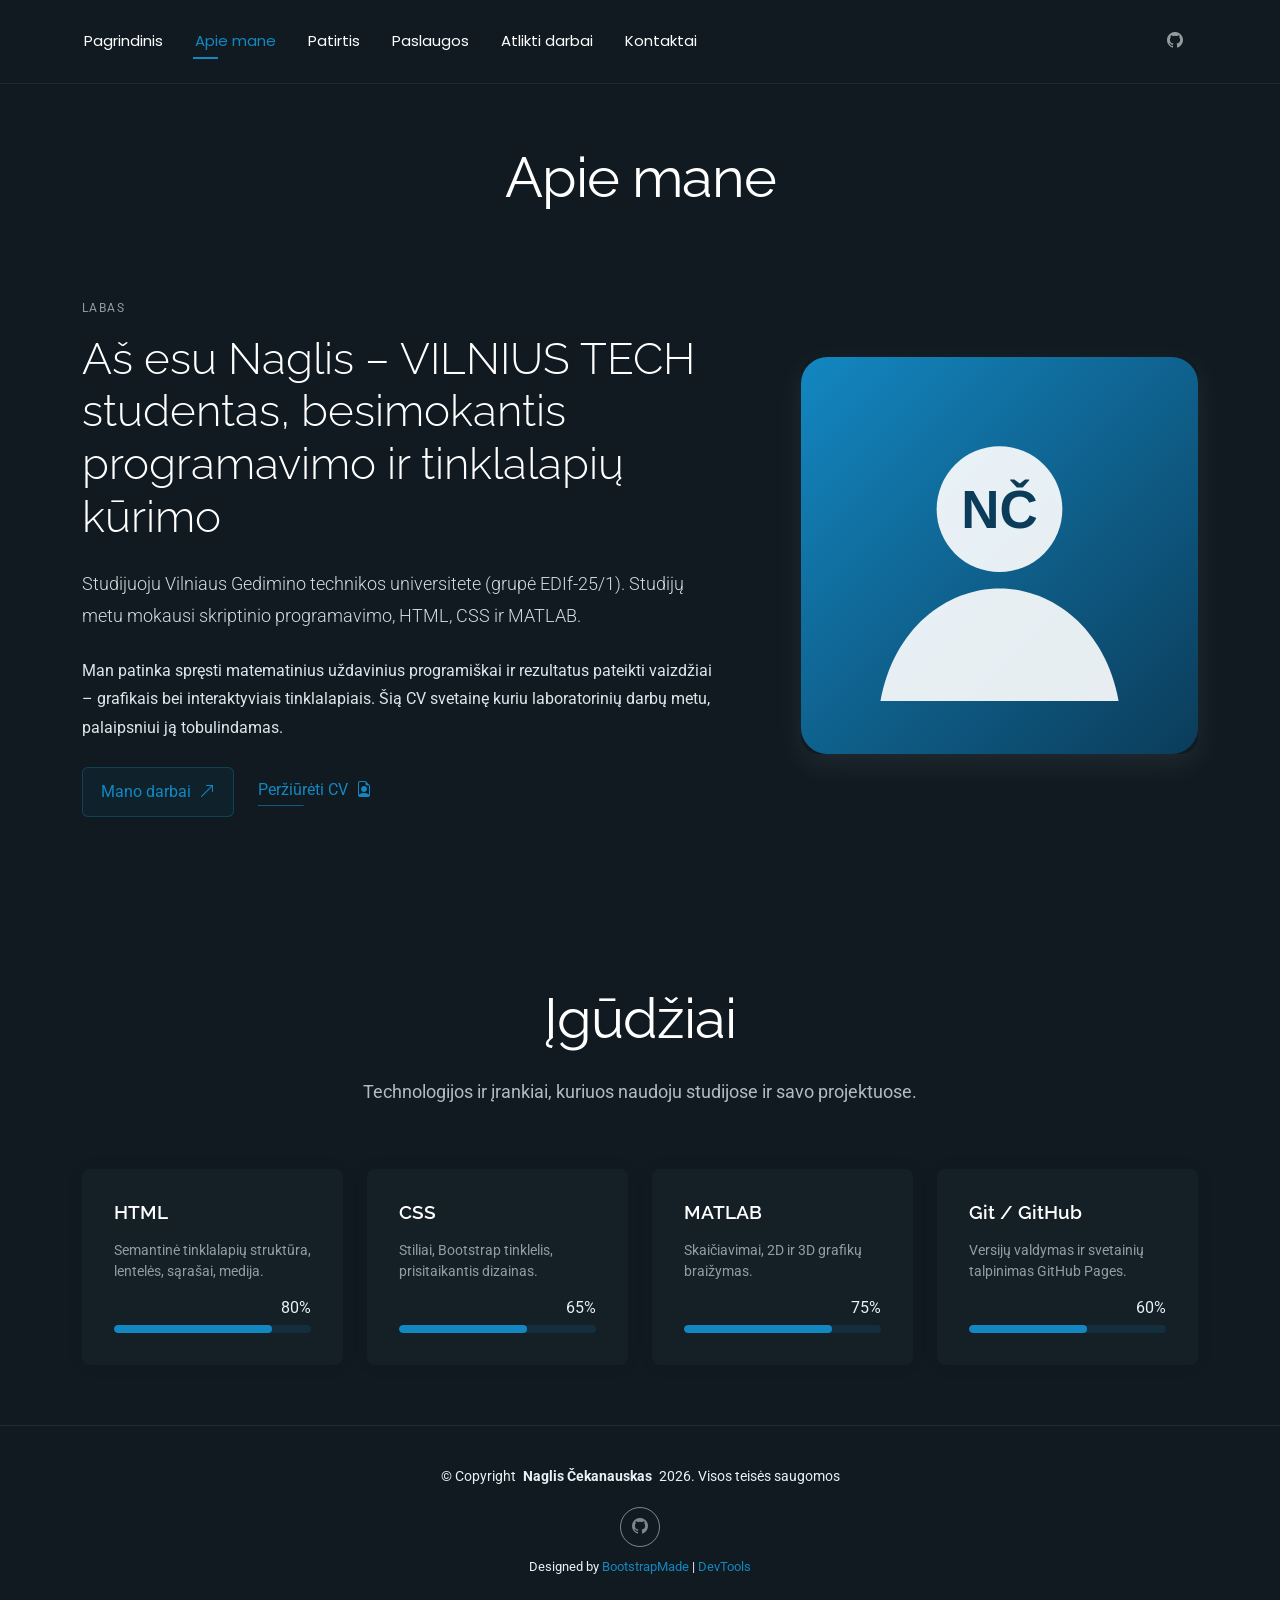
==== commit a46bcf30: "LD8: CV turinys, MATLAB grafikai, paslaugų lentelė, sąrašai ir medija Co-Authored-By: Claude Opus 5." ====
--- a/about.html
+++ b/about.html
@@ -1,15 +1,15 @@
 <!DOCTYPE html>
-<html lang="en">
+<html lang="lt">
 
 <head>
   <meta charset="utf-8">
   <meta content="width=device-width, initial-scale=1.0" name="viewport">
-  <title>About - FolioOne Bootstrap Template</title>
-  <meta name="description" content="">
+  <title>Apie mane – Naglis Čekanauskas CV</title>
+  <meta name="description" content="Naglio Čekanausko asmeninė CV svetainė">
   <meta name="keywords" content="">
 
   <!-- Favicons -->
-  <link href="assets/img/favicon.png" rel="icon">
+  <link href="assets/img/favicon.svg" rel="icon" type="image/svg+xml">
   <link href="assets/img/apple-touch-icon.png" rel="apple-touch-icon">
 
   <!-- Fonts -->
@@ -41,28 +41,21 @@
   <header id="header" class="header d-flex align-items-center light-background sticky-top">
     <div class="container position-relative d-flex align-items-center justify-content-between">
 
-      <!-- <a href="index.html" class="logo d-flex align-items-center me-auto me-xl-0">
-      <img src="assets/img/logo.webp" alt="">
-      <h1 class="sitename">FolioOne</h1> 
-    </a> -->
 
       <nav id="navmenu" class="navmenu">
         <ul>
-          <li><a href="index.html">Home</a></li>
-          <li><a href="about.html" class="active">About</a></li>
-          <li><a href="resume.html">Resume</a></li>
-          <li><a href="services.html">Services</a></li>
-          <li><a href="portfolio.html">Portfolio</a></li>
-          <li><a href="contact.html">Contact</a></li>
+          <li><a href="index.html">Pagrindinis</a></li>
+          <li><a href="about.html" class="active">Apie mane</a></li>
+          <li><a href="resume.html">Patirtis</a></li>
+          <li><a href="services.html">Paslaugos</a></li>
+          <li><a href="portfolio.html">Atlikti darbai</a></li>
+          <li><a href="contact.html">Kontaktai</a></li>
         </ul>
         <i class="mobile-nav-toggle d-xl-none bi bi-list"></i>
       </nav>
 
       <div class="header-social-links">
-        <a href="#" class="twitter"><i class="bi bi-twitter-x"></i></a>
-        <a href="#" class="facebook"><i class="bi bi-facebook"></i></a>
-        <a href="#" class="instagram"><i class="bi bi-instagram"></i></a>
-        <a href="#" class="linkedin"><i class="bi bi-linkedin"></i></a>
+        <a href="https://github.com/MrDiamondLTU" class="github" aria-label="GitHub"><i class="bi bi-github"></i></a>
       </div>
 
     </div>
@@ -75,7 +68,7 @@
 
       <!-- Section Title -->
       <div class="container section-title" data-aos="fade-up">
-        <h2>About</h2>
+        <h2>Apie mane</h2>
       </div><!-- End Section Title -->
 
       <div class="container" data-aos="fade-up" data-aos-delay="100">
@@ -84,21 +77,21 @@
         <div class="row align-items-center justify-content-between gy-5 mb-5">
           <div class="col-lg-7" data-aos="fade-right" data-aos-delay="150">
             <div class="intro-content">
-              <span class="eyebrow">Hello there</span>
-              <h2 class="headline">Hi, I'm Brandon - a calm-minded creative developer crafting serene digital journeys</h2>
+              <span class="eyebrow">Labas</span>
+              <h2 class="headline">Aš esu Naglis – VILNIUS TECH studentas, besimokantis programavimo ir tinklalapių kūrimo</h2>
               <p class="lead">
-                Lorem ipsum dolor sit amet, consectetur adipiscing elit. Pellentesque habitant morbi tristique senectus et netus. Sed interdum, nunc non feugiat tempor, orci lorem luctus ligula, vitae rutrum nisl lorem non nulla.
+                Studijuoju Vilniaus Gedimino technikos universitete (grupė EDIf-25/1). Studijų metu mokausi skriptinio programavimo, HTML, CSS ir MATLAB.
               </p>
               <p>
-                Integer posuere lacus in mi fringilla, eget luctus risus pulvinar. Curabitur a arcu a nisl tempus sagittis. Aenean varius, tortor sed porttitor dictum, augue eros viverra lectus, at efficitur magna lacus in risus.
+                Man patinka spręsti matematinius uždavinius programiškai ir rezultatus pateikti vaizdžiai – grafikais bei interaktyviais tinklalapiais. Šią CV svetainę kuriu laboratorinių darbų metu, palaipsniui ją tobulindamas.
               </p>
 
               <div class="cta-group">
-                <a href="#portfolio" class="btn-ghost">
-                  View My Work <i class="bi bi-arrow-up-right"></i>
+                <a href="portfolio.html" class="btn-ghost">
+                  Mano darbai <i class="bi bi-arrow-up-right"></i>
                 </a>
-                <a href="#" class="link-underline">
-                  Download Resume <i class="bi bi-download"></i>
+                <a href="resume.html" class="link-underline">
+                  Peržiūrėti CV <i class="bi bi-file-earmark-person"></i>
                 </a>
               </div>
             </div>
@@ -106,7 +99,7 @@
 
           <div class="col-lg-5" data-aos="zoom-in" data-aos-delay="250">
             <figure class="profile-figure text-center text-lg-end">
-              <img src="assets/img/profile/profile-square-11.webp" alt="Portrait of Alex" class="img-fluid profile-photo">
+              <img src="assets/img/profile/profile-nc.svg" alt="Naglis Čekanauskas – CV svetainės profilio paveikslas" width="600" height="600" class="img-fluid profile-photo">
             </figure>
           </div>
         </div>
@@ -119,8 +112,8 @@
 
       <!-- Section Title -->
       <div class="container section-title" data-aos="fade-up">
-        <h2>Skills</h2>
-        <p>Necessitatibus eius consequatur ex aliquid fuga eum quidem sint consectetur velit. Sed ut perspiciatis unde omnis iste natus error sit voluptatem accusantium doloremque laudantium totam rem aperiam</p>
+        <h2>Įgūdžiai</h2>
+        <p>Technologijos ir įrankiai, kuriuos naudoju studijose ir savo projektuose.</p>
       </div><!-- End Section Title -->
 
       <div class="container" data-aos="fade-up" data-aos-delay="100">
@@ -130,44 +123,40 @@
           <div class="col-md-6 col-lg-3" data-aos="fade-up" data-aos-delay="100">
             <div class="skill-box">
               <h3>HTML</h3>
-              <p>Sed ut perspiciatis unde omnis iste natus error sit voluptatem.</p>
-              <span class="text-end d-block">90%</span>
-              <div class="progress">
-                <div class="progress-bar" role="progressbar" aria-valuenow="90" aria-valuemin="0" aria-valuemax="100"></div>
-              </div>
-            </div>
-          </div>
-
+              <p>Semantinė tinklalapių struktūra, lentelės, sąrašai, medija.</p>
+              <span class="text-end d-block">80%</span>
+              <div class="progress">
+                <div class="progress-bar" role="progressbar" aria-valuenow="80" aria-valuemin="0" aria-valuemax="100"></div>
+              </div>
+            </div>
+          </div>
           <div class="col-md-6 col-lg-3" data-aos="fade-up" data-aos-delay="200">
             <div class="skill-box">
               <h3>CSS</h3>
-              <p>Nemo enim ipsam voluptatem quia voluptas sit aspernatur.</p>
-              <span class="text-end d-block">90%</span>
-              <div class="progress">
-                <div class="progress-bar" role="progressbar" aria-valuenow="95" aria-valuemin="0" aria-valuemax="100"></div>
-              </div>
-            </div>
-          </div>
-
+              <p>Stiliai, Bootstrap tinklelis, prisitaikantis dizainas.</p>
+              <span class="text-end d-block">65%</span>
+              <div class="progress">
+                <div class="progress-bar" role="progressbar" aria-valuenow="65" aria-valuemin="0" aria-valuemax="100"></div>
+              </div>
+            </div>
+          </div>
           <div class="col-md-6 col-lg-3" data-aos="fade-up" data-aos-delay="300">
             <div class="skill-box">
-              <h3>JavaScript</h3>
-              <p>Neque porro quisquam est qui dolorem ipsum quia dolor.</p>
-              <span class="text-end d-block">80%</span>
-              <div class="progress">
-                <div class="progress-bar" role="progressbar" aria-valuenow="80" aria-valuemin="0" aria-valuemax="100"></div>
-              </div>
-            </div>
-          </div>
-
+              <h3>MATLAB</h3>
+              <p>Skaičiavimai, 2D ir 3D grafikų braižymas.</p>
+              <span class="text-end d-block">75%</span>
+              <div class="progress">
+                <div class="progress-bar" role="progressbar" aria-valuenow="75" aria-valuemin="0" aria-valuemax="100"></div>
+              </div>
+            </div>
+          </div>
           <div class="col-md-6 col-lg-3" data-aos="fade-up" data-aos-delay="400">
             <div class="skill-box">
-              <h3>Photoshop</h3>
-              <p>Quis autem vel eum iure reprehenderit qui in ea voluptate.</p>
-              <span class="text-end d-block">55%</span>
-              <div class="progress">
-                <div class="progress-bar" role="progressbar" aria-valuenow="55" aria-valuemin="0" aria-valuemax="100">
-                </div>
+              <h3>Git / GitHub</h3>
+              <p>Versijų valdymas ir svetainių talpinimas GitHub Pages.</p>
+              <span class="text-end d-block">60%</span>
+              <div class="progress">
+                <div class="progress-bar" role="progressbar" aria-valuenow="60" aria-valuemin="0" aria-valuemax="100"></div>
               </div>
             </div>
           </div>
@@ -183,13 +172,10 @@
 
     <div class="container">
       <div class="copyright text-center ">
-        <p>© <span>Copyright</span> <strong class="px-1 sitename">FolioOne</strong> <span>All Rights Reserved<br></span></p>
+        <p>© <span>Copyright</span> <strong class="px-1 sitename">Naglis Čekanauskas</strong> <span>2026. Visos teisės saugomos<br></span></p>
       </div>
       <div class="social-links d-flex justify-content-center">
-        <a href=""><i class="bi bi-twitter-x"></i></a>
-        <a href=""><i class="bi bi-facebook"></i></a>
-        <a href=""><i class="bi bi-instagram"></i></a>
-        <a href=""><i class="bi bi-linkedin"></i></a>
+        <a href="https://github.com/MrDiamondLTU" aria-label="GitHub"><i class="bi bi-github"></i></a>
       </div>
       <div class="credits">
         <!-- All the links in the footer should remain intact. -->
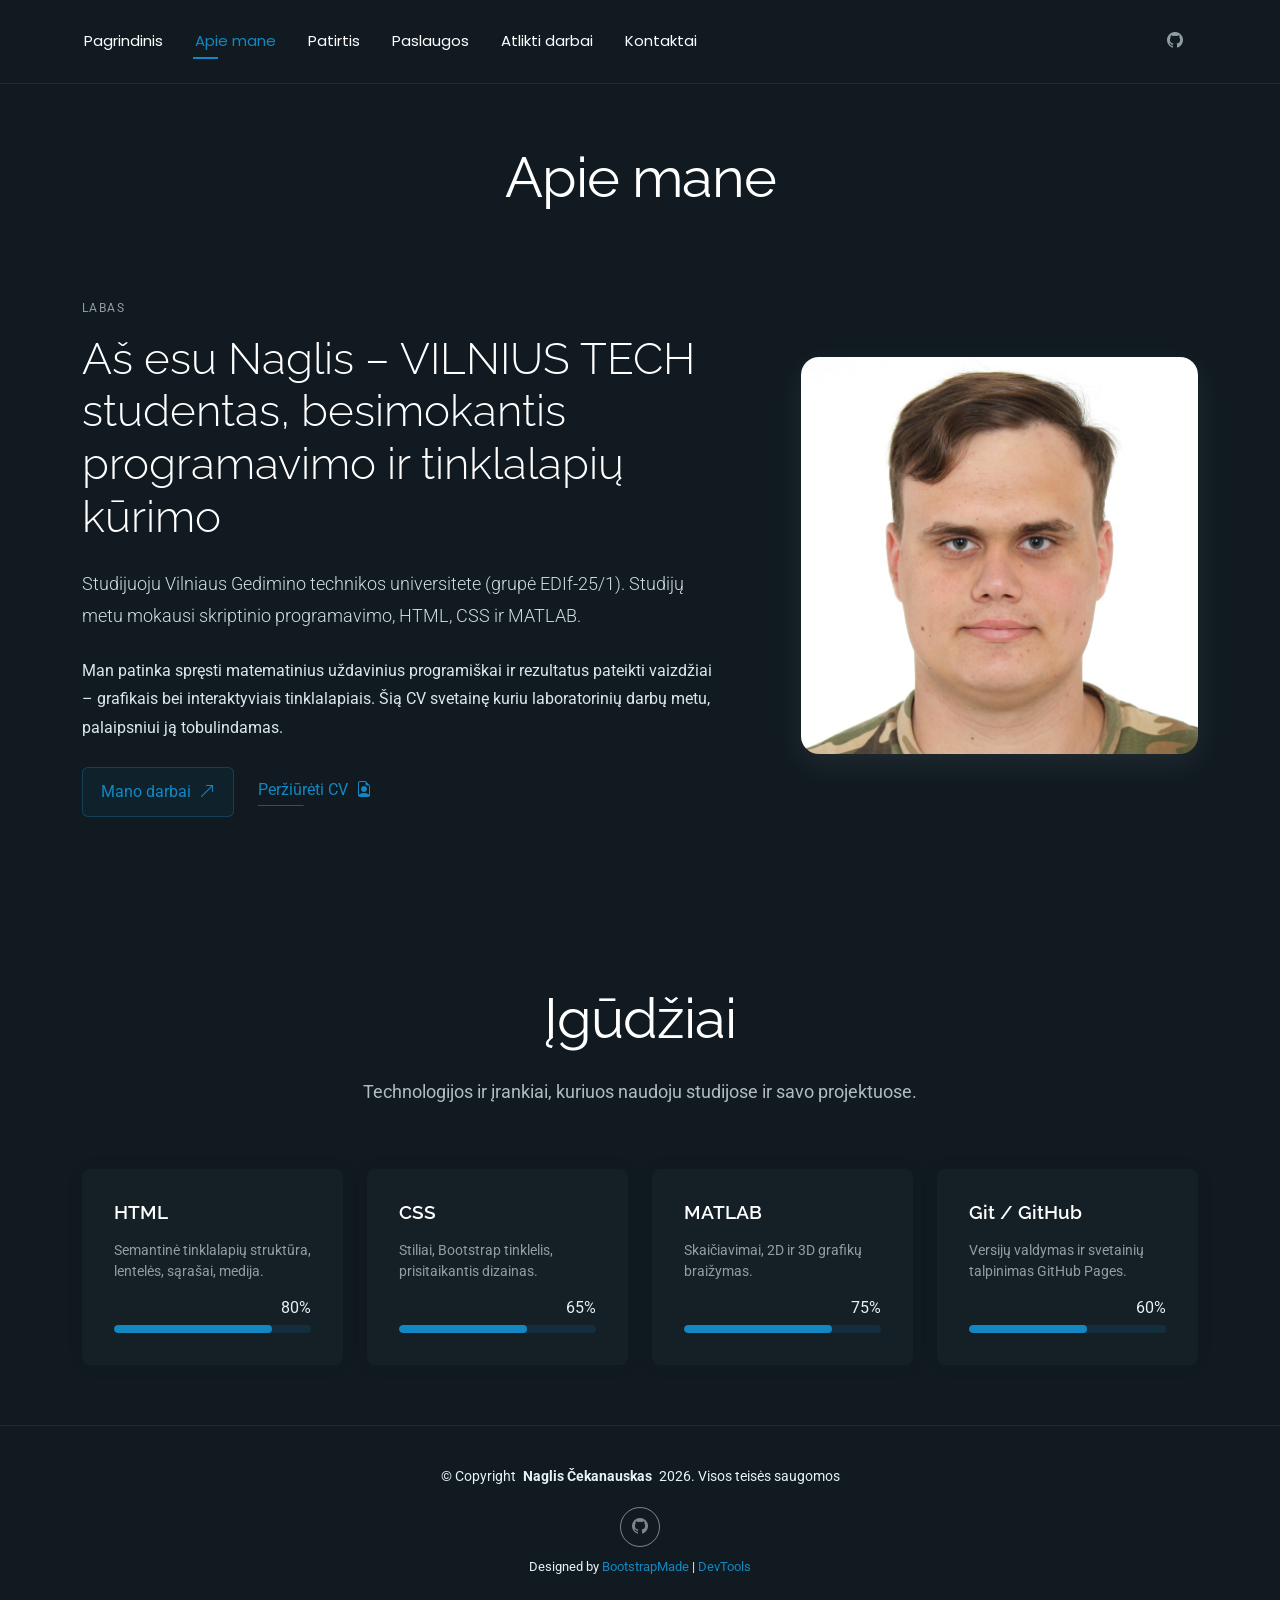
==== commit 77263a62: "Profilio nuotrauka vietoj avataro Co-Authored-By: Claude Opus 5.5 <noreply@anthropic.com>" ====
--- a/about.html
+++ b/about.html
@@ -99,7 +99,7 @@
 
           <div class="col-lg-5" data-aos="zoom-in" data-aos-delay="250">
             <figure class="profile-figure text-center text-lg-end">
-              <img src="assets/img/profile/profile-nc.svg" alt="Naglis Čekanauskas – CV svetainės profilio paveikslas" width="600" height="600" class="img-fluid profile-photo">
+              <img src="assets/img/profile/naglis-cekanauskas.jpg" alt="Naglio Čekanausko portretinė nuotrauka" width="800" height="800" class="img-fluid profile-photo">
             </figure>
           </div>
         </div>
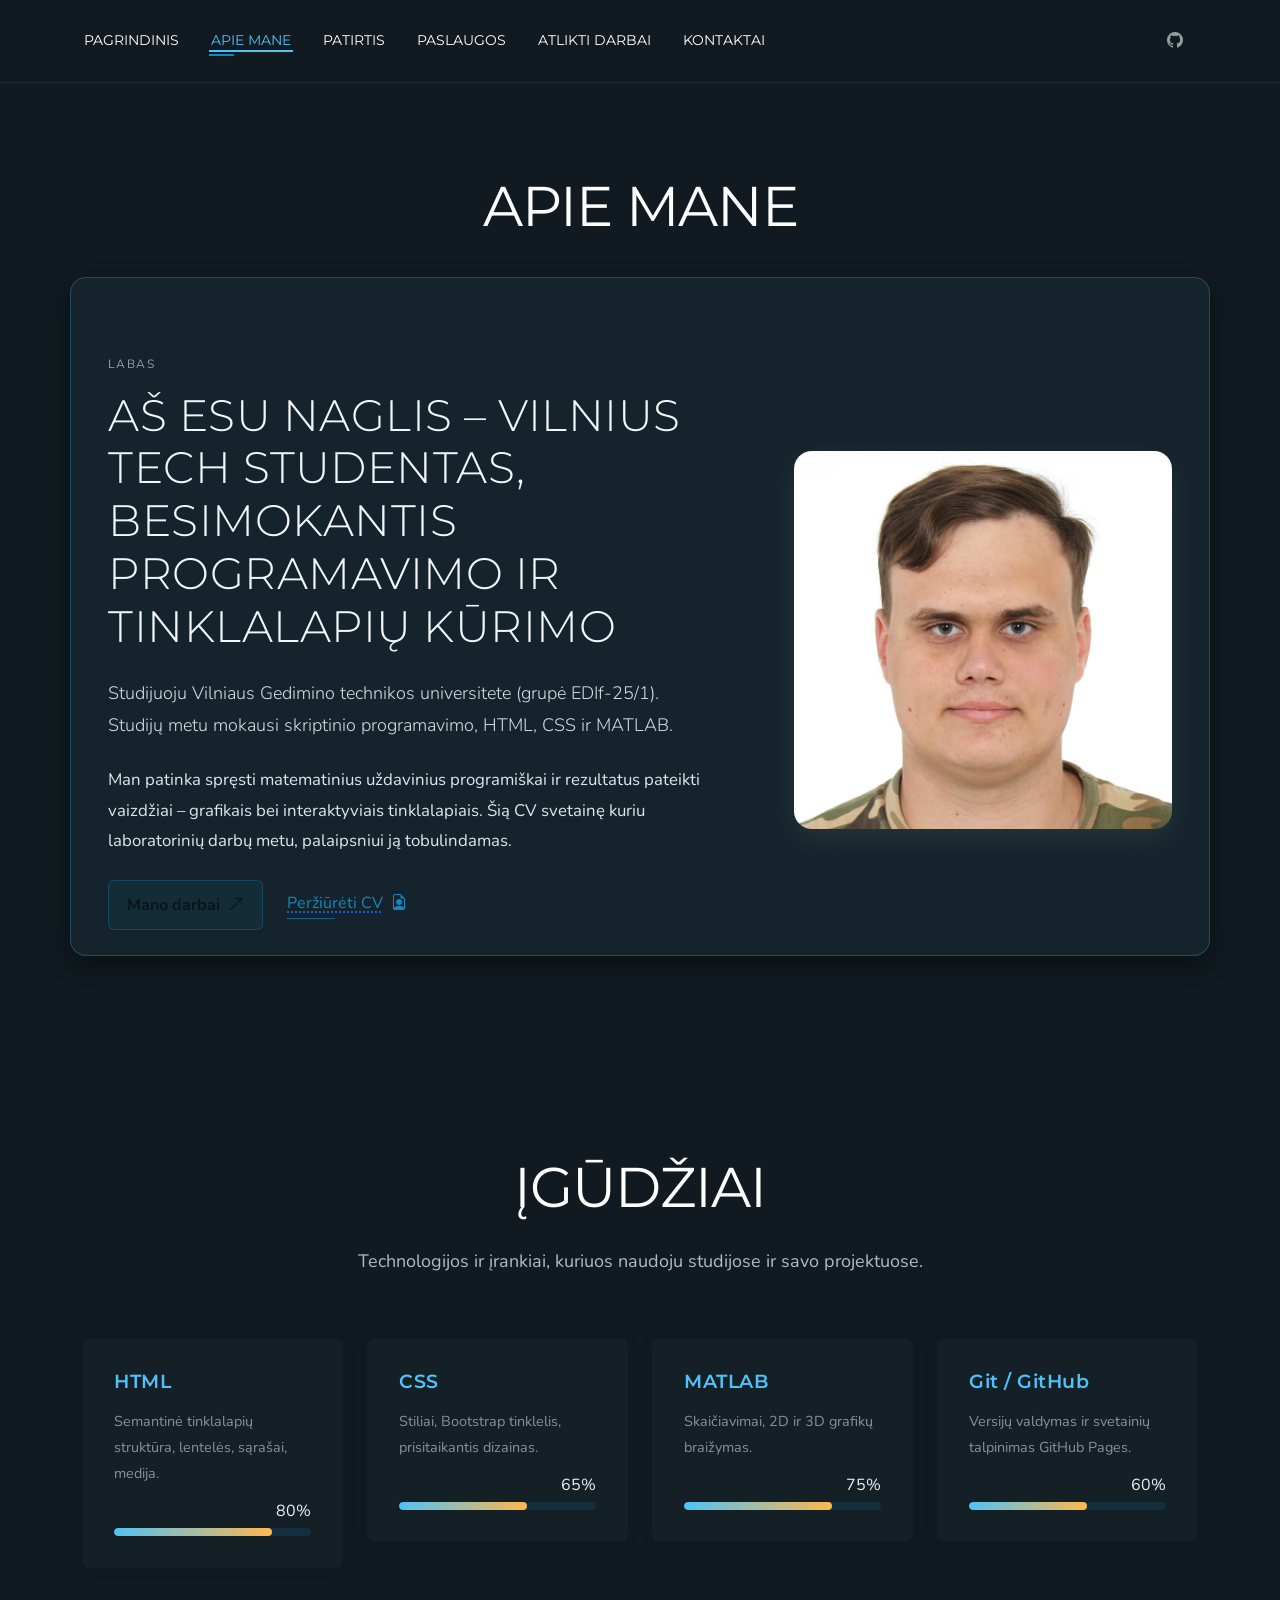
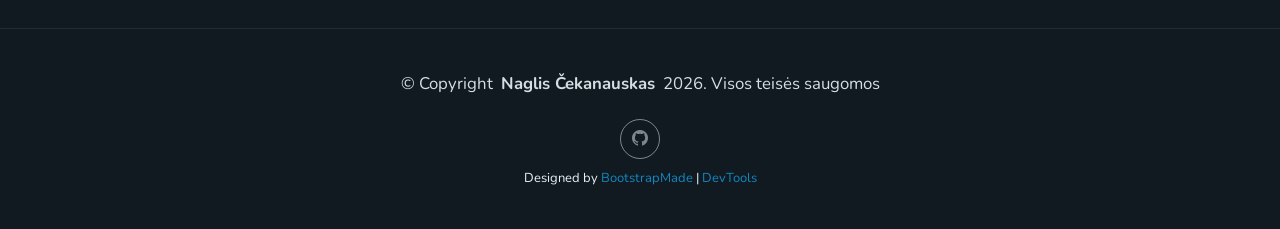
==== commit 499d6002: "Update about.html" ====
--- a/about.html
+++ b/about.html
@@ -26,6 +26,7 @@
 
   <!-- Main CSS File -->
   <link href="assets/css/main.css" rel="stylesheet">
+  <link href="assets/css/custom.css" rel="stylesheet">
 
   <!-- =======================================================
   * Template Name: FolioOne
@@ -211,4 +212,4 @@
 
 </body>
 
-</html>+</html>
--- a/assets/css/custom.css
+++ b/assets/css/custom.css
@@ -0,0 +1,188 @@
+/* ===== 9 LD – custom.css ===== */
+@import url('https://fonts.googleapis.com/css2?family=Montserrat:wght@500;700;800&family=Nunito:wght@400;600&display=swap');
+
+/* ---------- 2. Šriftai ---------- */
+:root {
+  --default-font: "Nunito", sans-serif;
+  --heading-font: "Montserrat", sans-serif;
+}
+
+h1, h2, h3, h4, h5, h6 {
+  font-family: var(--heading-font);
+  color: #f2f6f8;
+  letter-spacing: 0.5px;
+}
+h1 { font-size: 2.6rem; font-weight: 800; }
+h2 { font-size: 2rem; font-weight: 700; text-transform: uppercase; }
+h3 { font-size: 1.4rem; font-weight: 700; color: #4fc3f7; }
+h4 { font-size: 1.2rem; font-weight: 600; }
+h5 { font-size: 1.05rem; font-weight: 600; }
+h6 { font-size: 0.95rem; font-weight: 600; text-transform: uppercase; }
+
+p {
+  font-size: 1.05rem;
+  line-height: 1.8;
+  color: #d5dee3;
+  margin-bottom: 1.2rem;
+}
+
+/* ---------- 3. Mygtukai ir nuorodos ---------- */
+.btn-ghost, button, .btn {
+  background: #4fc3f7;
+  color: #0b1419 !important;
+  border: 2px solid #4fc3f7;
+  border-radius: 30px;
+  padding: 10px 26px;
+  font-weight: 700;
+  transition: all 0.25s ease;
+}
+.btn-ghost:hover, button:hover, .btn:hover {
+  background: transparent;
+  color: #4fc3f7 !important;
+  transform: translateY(-3px);
+  box-shadow: 0 6px 18px rgba(79, 195, 247, 0.35);
+}
+.btn-ghost:active, button:active, .btn:active {
+  transform: translateY(0) scale(0.97);
+  box-shadow: none;
+}
+
+.main a:not(.btn-ghost):not(.btn) {
+  color: #ffb74d;
+  text-decoration: underline dotted;
+  text-underline-offset: 4px;
+}
+.main a:not(.btn-ghost):not(.btn):hover {
+  color: #ffd180;
+  text-decoration-style: solid;
+}
+
+/* ---------- 4. Išdėstymas ---------- */
+#about, #resume, #portfolio {
+  padding: 90px 0;
+}
+#about .section-title,
+#resume .section-title,
+#portfolio .section-title {
+  margin-bottom: 50px;
+  padding-bottom: 10px;
+}
+
+#about .container > .row,
+#resume .resume-item,
+#portfolio .portfolio-item {
+  background: #15242c;
+  border: 1px solid rgba(79, 195, 247, 0.25);
+  border-radius: 16px;
+  box-shadow: 0 8px 24px rgba(0, 0, 0, 0.4);
+  padding: 25px;
+  margin-bottom: 25px;
+}
+
+/* ---------- 5. Komponentai: meniu ir progreso juostos ---------- */
+.navmenu a {
+  font-family: var(--heading-font);
+  text-transform: uppercase;
+  font-size: 0.85rem;
+  border-bottom: 2px solid transparent;
+}
+.navmenu a:hover,
+.navmenu .active {
+  color: #4fc3f7 !important;
+  border-bottom-color: #4fc3f7;
+}
+
+.skills .progress {
+  height: 12px;
+  background: #22343d;
+  border-radius: 20px;
+}
+.skills .progress-bar {
+  background: linear-gradient(90deg, #4fc3f7, #ffb74d);
+  border-radius: 20px;
+}
+
+/* ===== PAPILDOMA UŽDUOTIS ===== */
+
+/* Numeruotas sąrašas su skaitikliais */
+.services ol {
+  list-style: none;
+  counter-reset: zingsnis;
+  padding-left: 0;
+}
+.services ol > li {
+  counter-increment: zingsnis;
+  position: relative;
+  padding-left: 45px;
+  margin-bottom: 12px;
+}
+.services ol > li::before {
+  content: counter(zingsnis);
+  position: absolute;
+  left: 0;
+  top: 0;
+  width: 30px;
+  height: 30px;
+  background: #4fc3f7;
+  color: #0b1419;
+  border-radius: 50%;
+  text-align: center;
+  line-height: 30px;
+  font-weight: 700;
+}
+
+/* Nenumeruotas sąrašas */
+.services ul {
+  list-style: none;
+  padding-left: 0;
+}
+.services ul > li::before {
+  content: "▸ ";
+  color: #ffb74d;
+  font-weight: 700;
+}
+
+/* Įdėtiniai sąrašai */
+.services ol ol, .services ul ul {
+  margin-top: 8px;
+  padding-left: 20px;
+  border-left: 2px dashed #ffb74d;
+}
+.services ol ol > li {
+  counter-increment: none;
+  padding-left: 15px;
+}
+.services ol ol > li::before {
+  content: "–";
+  background: none;
+  color: #ffb74d;
+  width: auto;
+  height: auto;
+  line-height: inherit;
+}
+.services ul ul > li::before {
+  content: "◦ ";
+  color: #4fc3f7;
+}
+
+/* Lentelė */
+.services-table {
+  --bs-table-bg: #15242c;
+  --bs-table-striped-bg: #1d3340;
+  --bs-table-hover-bg: #27495a;
+}
+.services-table thead th {
+  background: #4fc3f7 !important;
+  color: #0b1419 !important;
+  text-transform: uppercase;
+  font-family: var(--heading-font);
+}
+.services-table th,
+.services-table td {
+  padding: 14px 18px;
+  text-align: center;
+  vertical-align: middle;
+}
+.services-table tbody tr:hover > * {
+  background: #27495a !important;
+}
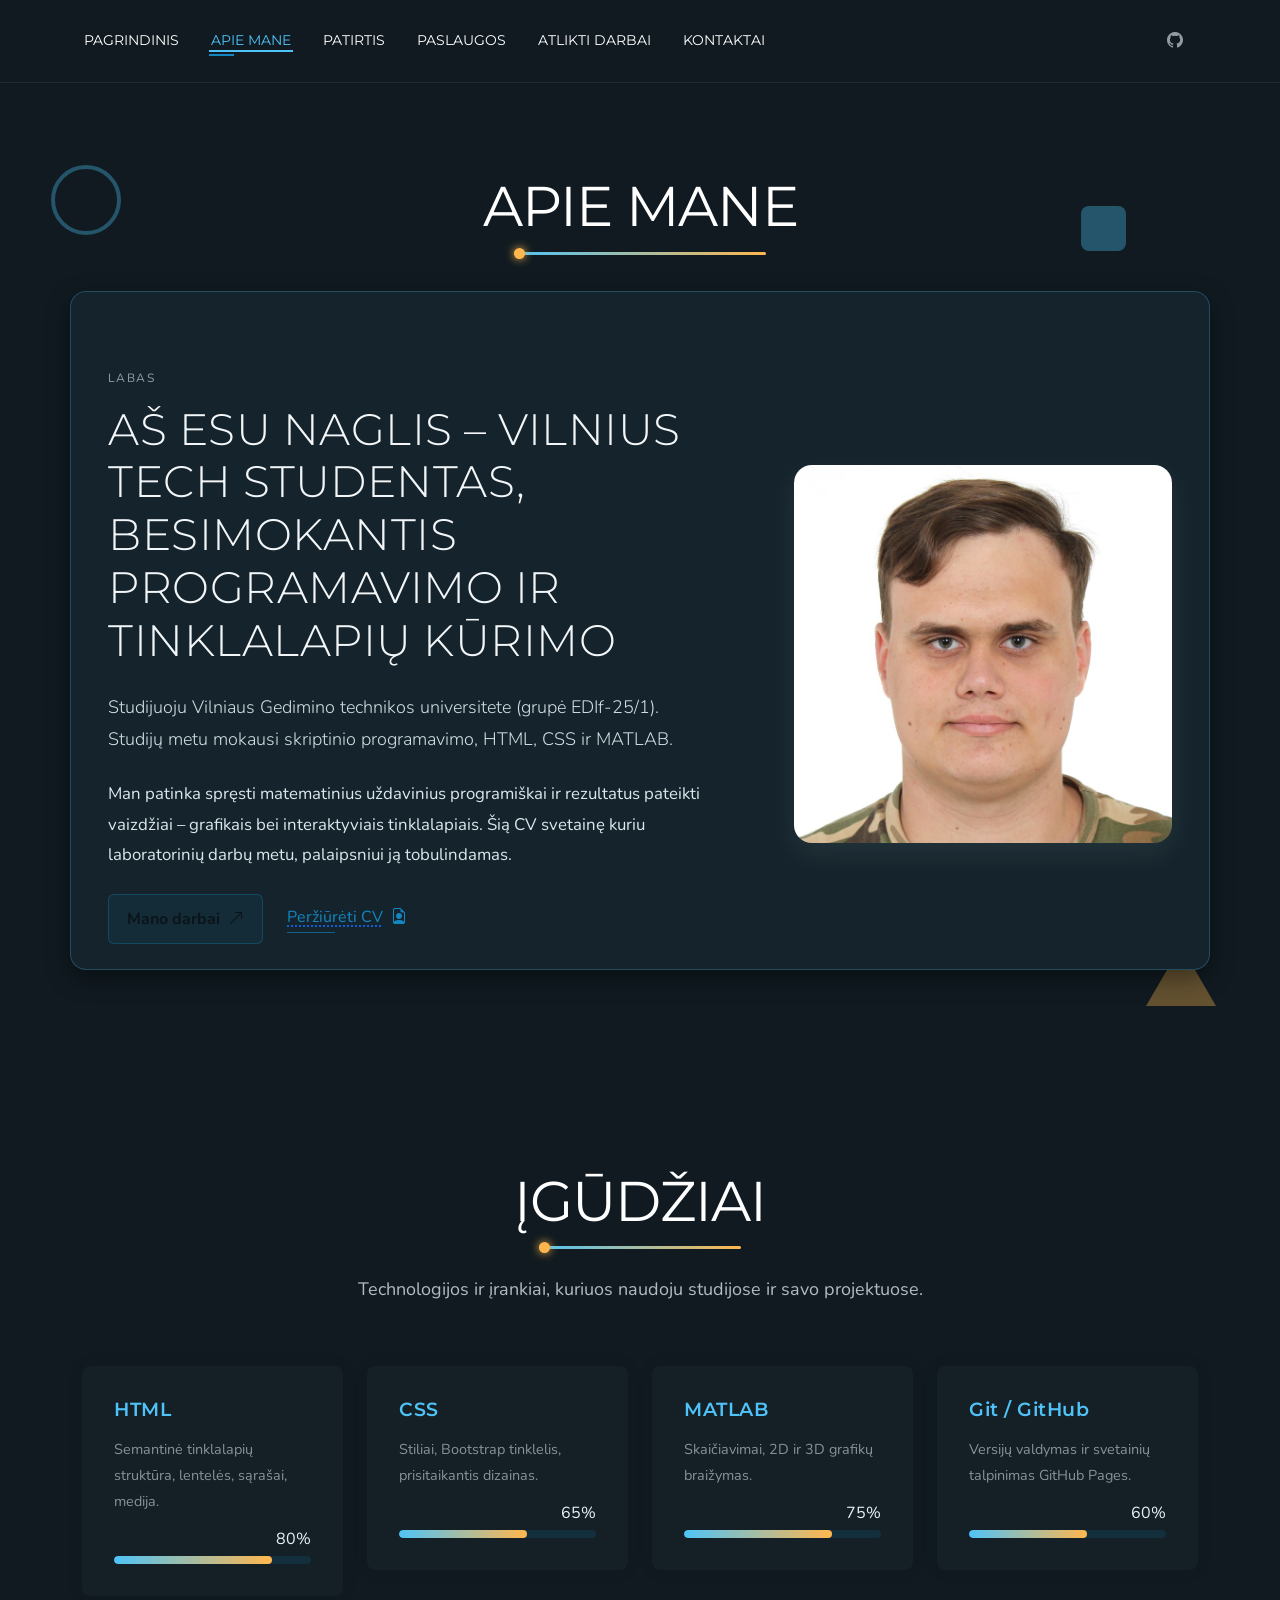
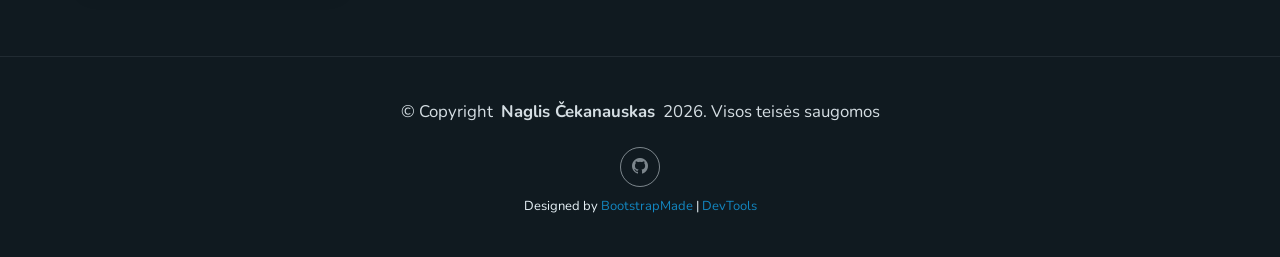
==== commit 74c4d504: "Add shapes to about section Add decorative shapes to the about section." ====
--- a/about.html
+++ b/about.html
@@ -66,6 +66,11 @@
 
     <!-- About Section -->
     <section id="about" class="about section">
+      <div class="about-shapes" aria-hidden="true">
+  <span class="shape circle"></span>
+  <span class="shape triangle"></span>
+  <span class="shape square"></span>
+</div>
 
       <!-- Section Title -->
       <div class="container section-title" data-aos="fade-up">
--- a/assets/css/custom.css
+++ b/assets/css/custom.css
@@ -70,7 +70,7 @@
 
 #about .container > .row,
 #resume .resume-item,
-#portfolio .portfolio-item {
+#portfolio .portfolio-card {
   background: #15242c;
   border: 1px solid rgba(79, 195, 247, 0.25);
   border-radius: 16px;
@@ -186,3 +186,184 @@
 .services-table tbody tr:hover > * {
   background: #27495a !important;
 }
+.services-table caption {
+  color: #a9b8c0;
+  text-align: center;
+  font-style: italic;
+}
+/* Pradžios puslapio "Susisiekti" mygtukas – baltas tekstas */
+.hero .hero-actions .btn.btn-outline {
+  color: #ffffff !important;
+  border-color: #4fc3f7;
+}
+.hero .hero-actions .btn.btn-outline:hover {
+  background: #4fc3f7;
+  color: #0b1419 !important;
+}
+/* ===== 10 LD – PRIVALOMA UŽDUOTIS ===== */
+
+/* ---------- 1. Dvi naujos @keyframes animacijos ---------- */
+
+/* 1A. Socialinių ikonėlių animacija: 4 būsenos, keičiamos 3 savybės */
+@keyframes socialHop {
+  0%   { transform: translateY(0) rotate(0deg);     color: #f2f6f8; text-shadow: none; }
+  30%  { transform: translateY(-6px) rotate(-10deg); color: #4fc3f7; text-shadow: 0 0 8px #4fc3f7; }
+  60%  { transform: translateY(2px) rotate(8deg);   color: #ffb74d; text-shadow: 0 0 8px #ffb74d; }
+  100% { transform: translateY(0) rotate(0deg);     color: #f2f6f8; text-shadow: none; }
+}
+.header-social-links a i {
+  display: inline-block;
+  animation: socialHop 3s ease-in-out infinite;
+}
+.header-social-links a:nth-child(2) i { animation-delay: 0.3s; }
+.header-social-links a:nth-child(3) i { animation-delay: 0.6s; }
+.header-social-links a:nth-child(4) i { animation-delay: 0.9s; }
+
+/* 1B. Paslaugų ikonėlių pulsavimas */
+@keyframes iconPulse {
+  0%, 100% { transform: scale(1);    box-shadow: 0 0 0 0 rgba(79,195,247,0.6); }
+  50%      { transform: scale(1.08); box-shadow: 0 0 0 12px rgba(79,195,247,0); }
+}
+.services .service-icon {
+  animation: iconPulse 2.5s ease-in-out infinite;
+  border-radius: 50%;
+}
+
+/* ---------- 2. Krovimo indikatorius (Pulsing Dots) ---------- */
+.services-loader {
+  display: flex;
+  justify-content: center;
+  gap: 10px;
+  margin: -30px 0 40px;
+}
+.services-loader span {
+  width: 14px;
+  height: 14px;
+  border-radius: 50%;
+  background: #4fc3f7;
+  animation: dotPulse 1.2s ease-in-out infinite;
+}
+.services-loader span:nth-child(2) { animation-delay: 0.2s; background: #ffb74d; }
+.services-loader span:nth-child(3) { animation-delay: 0.4s; }
+
+@keyframes dotPulse {
+  0%, 80%, 100% { transform: scale(0.4); opacity: 0.3; }
+  40%           { transform: scale(1);   opacity: 1; }
+}
+
+/* ---------- 3. Antraščių ::before ir ::after ---------- */
+.section-title h2 {
+  position: relative;
+  display: inline-block;
+  padding-bottom: 14px;
+}
+.section-title h2::before {          /* linija po antrašte */
+  content: "";
+  position: absolute;
+  left: 10%;
+  bottom: 0;
+  width: 80%;
+  height: 3px;
+  border-radius: 3px;
+  background: linear-gradient(90deg, #4fc3f7, #ffb74d);
+  animation: lineGrow 3s ease-in-out infinite;
+}
+.section-title h2::after {           /* linija judantis taškas */
+  content: "";
+  position: absolute;
+  bottom: -4px;
+  left: 10%;
+  width: 11px;
+  height: 11px;
+  border-radius: 50%;
+  background: #ffb74d;
+  box-shadow: 0 0 10px #ffb74d;
+  animation: dotSlide 3s ease-in-out infinite alternate;
+}
+@keyframes lineGrow {
+  0%, 100% { transform: scaleX(0.3); opacity: 0.6; }
+  50%      { transform: scaleX(1);   opacity: 1; }
+}
+@keyframes dotSlide {
+  from { left: 10%; }
+  to   { left: calc(90% - 11px); }
+}
+/* ===== 10 LD – PAPILDOMA UŽDUOTIS ===== */
+
+/* ---------- P1. Animuotas gradientinis fonas Paslaugose ---------- */
+#services {
+  background: linear-gradient(-45deg, #0b1419, #15324a, #1d2f3a, #3a2a14);
+  background-size: 400% 400%;
+  animation: gradientMove 15s ease infinite;
+}
+@keyframes gradientMove {
+  0%   { background-position: 0% 50%; }
+  50%  { background-position: 100% 50%; }
+  100% { background-position: 0% 50%; }
+}
+
+/* ---------- P2. Animuotos CSS figūros Apie skiltyje ---------- */
+#about {
+  position: relative;
+  overflow: hidden;              /* figūros neišlenda už skilties */
+}
+#about > .container {
+  position: relative;
+  z-index: 1;                    /* tekstas visada virš figūrų */
+}
+.about-shapes {
+  position: absolute;
+  inset: 0;
+  pointer-events: none;          /* figūros netrukdo spausti mygtukų */
+  z-index: 0;
+}
+.shape {
+  position: absolute;
+  opacity: 0.35;
+}
+
+/* Apskritimas – Floating (judėjimas) */
+.shape.circle {
+  width: 70px;
+  height: 70px;
+  border-radius: 50%;
+  border: 4px solid #4fc3f7;
+  top: 8%;
+  left: 4%;
+  animation: floatXY 6s ease-in-out infinite;
+}
+
+/* Trikampis – Rotating (sukimasis) */
+.shape.triangle {
+  width: 0;
+  height: 0;
+  border-left: 35px solid transparent;
+  border-right: 35px solid transparent;
+  border-bottom: 60px solid #ffb74d;
+  bottom: 10%;
+  right: 5%;
+  animation: spin 10s linear infinite;
+}
+
+/* Kvadratas – Scaling (didėjimas) */
+.shape.square {
+  width: 45px;
+  height: 45px;
+  background: #4fc3f7;
+  border-radius: 8px;
+  top: 12%;
+  right: 12%;
+  animation: scaleUp 4s ease-in-out infinite;
+}
+
+@keyframes floatXY {
+  0%, 100% { transform: translate(0, 0); }
+  50%      { transform: translate(20px, -25px); }
+}
+@keyframes spin {
+  to { transform: rotate(360deg); }
+}
+@keyframes scaleUp {
+  0%, 100% { transform: scale(1) rotate(0deg); }
+  50%      { transform: scale(1.5) rotate(45deg); }
+}
